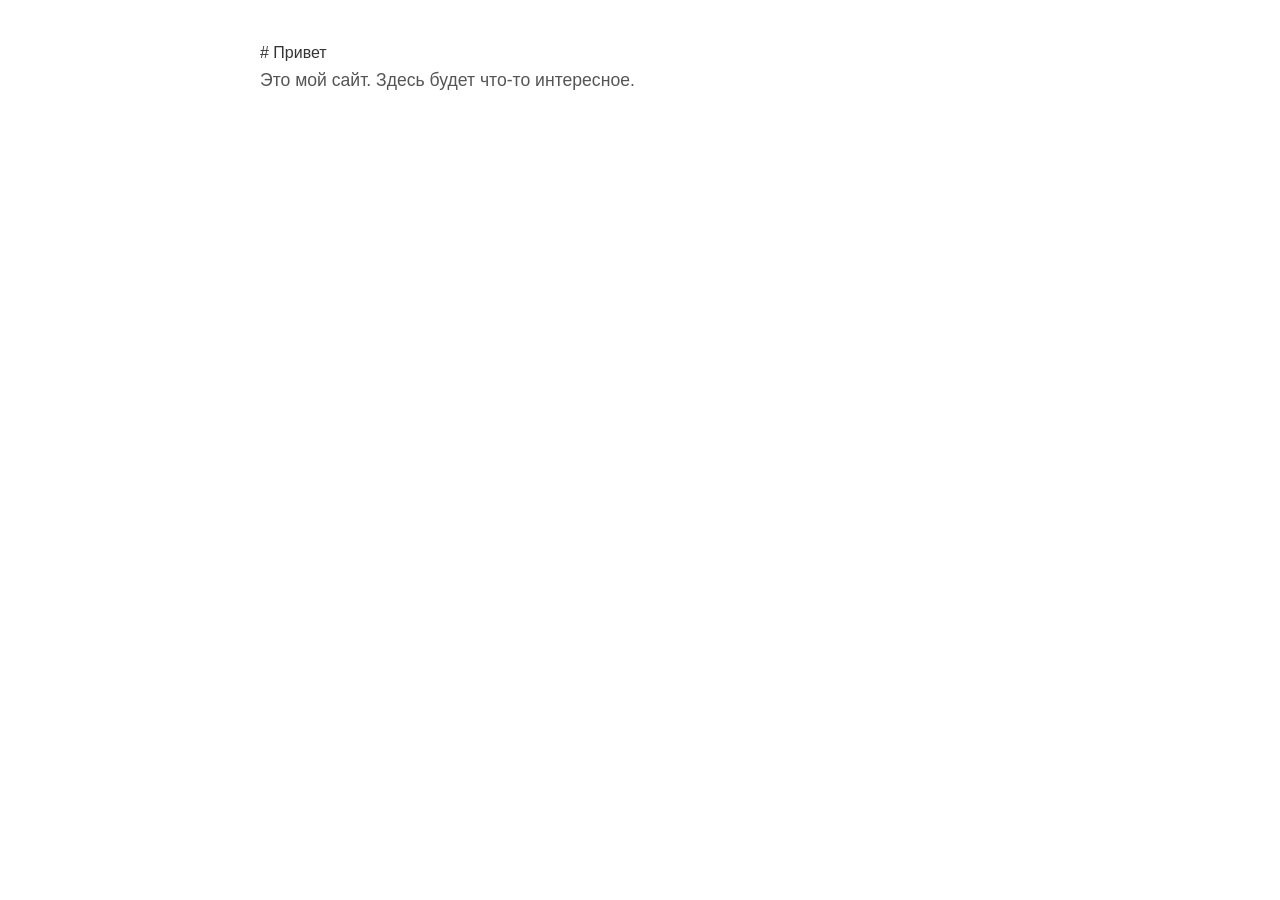
==== index.html @ 01f5977f "Create index.html" ====
<!DOCTYPE html>
<html lang="ru">
<head>
  <meta charset="UTF-8">
  <meta name="viewport" content="width=device-width, initial-scale=1.0">

  
  <title>Мой сайт — краткое описание</title>

  
  <meta name="description" content="Здесь 1-2 предложения о чём сайт. Это увидят люди в поисковике.">

  
  <style>
    * {
      margin: 0;
      padding: 0;
      box-sizing: border-box;
    }
    body {
      font-family: -apple-system, BlinkMacSystemFont, 'Segoe UI', Roboto, sans-serif;
      line-height: 1.6;
      color: #333;
      max-width: 800px;
      margin: 0 auto;
      padding: 40px 20px;
    }
    h1 {
      font-size: 2em;
      margin-bottom: 10px;
    }
    p {
      margin-bottom: 16px;
      font-size: 1.1em;
      color: #555;
    }
  </style>
</head>
<body>

  # Привет
  <p>Это мой сайт. Здесь будет что-то интересное.</p>

</body>
</html>
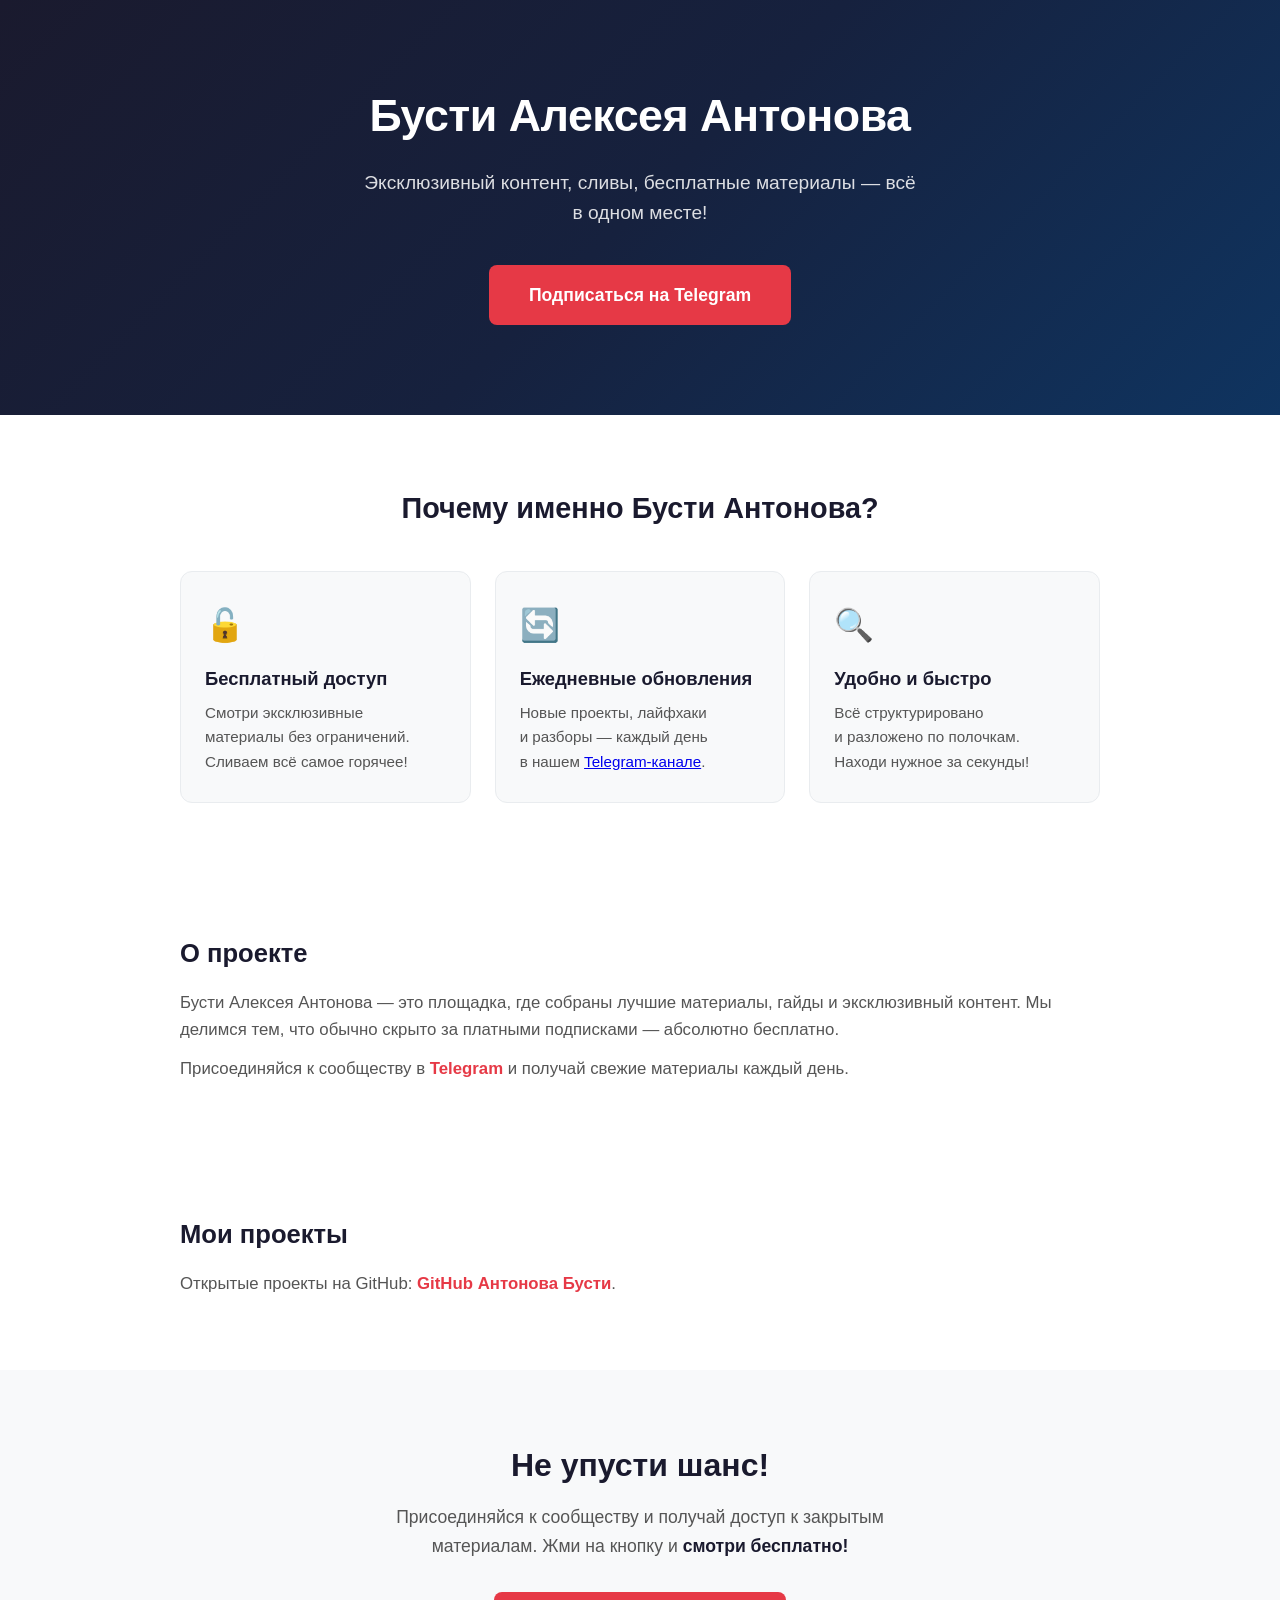
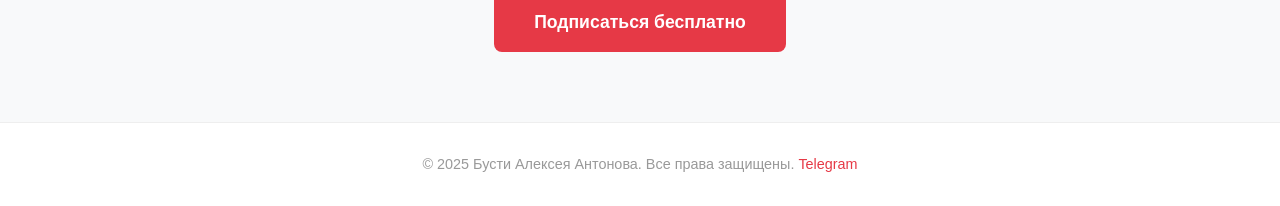
==== commit 5647b6c5: "Update index.html" ====
--- a/index.html
+++ b/index.html
@@ -4,42 +4,305 @@
   <meta charset="UTF-8">
   <meta name="viewport" content="width=device-width, initial-scale=1.0">
 
-  
-  <title>Мой сайт — краткое описание</title>
-
-  
-  <meta name="description" content="Здесь 1-2 предложения о чём сайт. Это увидят люди в поисковике.">
-
-  
+  <title>Бусти Алексея Антонова — Эксклюзивный контент, сливы и бесплатные материалы</title>
+  <meta name="description" content="Бусти Алексея Антонова — эксклюзивный контент, сливы, лайфхаки и бесплатные материалы. Подписывайся на Telegram-канал и получай доступ бесплатно!">
+  <meta name="keywords" content="Антонов Бусти, бусти сливы, бесплатный контент, эксклюзивные материалы, Алексей Антонов, Telegram канал">
+  <meta name="author" content="Алексей Антонов">
+  <meta name="robots" content="index, follow">
+  <link rel="canonical" href="https://antonovboosty.github.io/">
+
+  <!-- Open Graph -->
+  <meta property="og:type" content="website">
+  <meta property="og:title" content="Бусти Алексея Антонова — Эксклюзивный контент бесплатно">
+  <meta property="og:description" content="Сливы, лайфхаки и бесплатные материалы. Подписывайся на Telegram и получай доступ!">
+  <meta property="og:url" content="https://antonovboosty.github.io/">
+  <meta property="og:site_name" content="Бусти Алексея Антонова">
+  <meta property="og:locale" content="ru_RU">
+
+  <!-- Twitter Card -->
+  <meta name="twitter:card" content="summary_large_image">
+  <meta name="twitter:title" content="Бусти Алексея Антонова — Эксклюзивный контент бесплатно">
+  <meta name="twitter:description" content="Сливы, лайфхаки и бесплатные материалы. Подписывайся на Telegram!">
+
+  <!-- JSON-LD структурированные данные -->
+  <script type="application/ld+json">
+  {
+    "@context": "https://schema.org",
+    "@type": "WebSite",
+    "name": "Бусти Алексея Антонова",
+    "url": "https://antonovboosty.github.io/",
+    "description": "Эксклюзивный контент, сливы, лайфхаки и бесплатные материалы от Алексея Антонова.",
+    "author": {
+      "@type": "Person",
+      "name": "Алексей Антонов"
+    }
+  }
+  </script>
+
   <style>
     * {
       margin: 0;
       padding: 0;
       box-sizing: border-box;
     }
+
     body {
-      font-family: -apple-system, BlinkMacSystemFont, 'Segoe UI', Roboto, sans-serif;
+      font-family: -apple-system, BlinkMacSystemFont, 'Segoe UI', Roboto, 'Helvetica Neue', Arial, sans-serif;
       line-height: 1.6;
       color: #333;
-      max-width: 800px;
+      background: #fff;
+    }
+
+    /* ===== HERO ===== */
+    .hero {
+      background: linear-gradient(135deg, #1a1a2e 0%, #16213e 50%, #0f3460 100%);
+      color: #fff;
+      text-align: center;
+      padding: 80px 20px 90px;
+    }
+
+    .hero h1 {
+      font-size: 2.8em;
+      font-weight: 800;
+      margin-bottom: 16px;
+      letter-spacing: -0.5px;
+    }
+
+    .hero p {
+      font-size: 1.2em;
+      color: rgba(255,255,255,0.85);
+      max-width: 600px;
+      margin: 0 auto 36px;
+    }
+
+    .btn {
+      display: inline-block;
+      padding: 16px 40px;
+      border-radius: 8px;
+      font-size: 1.1em;
+      font-weight: 700;
+      text-decoration: none;
+      transition: transform 0.2s, box-shadow 0.2s;
+    }
+
+    .btn:hover {
+      transform: translateY(-2px);
+      box-shadow: 0 8px 24px rgba(0,0,0,0.3);
+    }
+
+    .btn-primary {
+      background: #e63946;
+      color: #fff;
+    }
+
+    .btn-primary:hover {
+      background: #d62839;
+    }
+
+    /* ===== FEATURES ===== */
+    .features {
+      padding: 70px 20px;
+      max-width: 960px;
       margin: 0 auto;
-      padding: 40px 20px;
-    }
-    h1 {
+    }
+
+    .features h2 {
+      font-size: 1.8em;
+      text-align: center;
+      margin-bottom: 40px;
+      color: #1a1a2e;
+    }
+
+    .features-grid {
+      display: grid;
+      grid-template-columns: repeat(3, 1fr);
+      gap: 24px;
+    }
+
+    .feature-card {
+      background: #f8f9fa;
+      border: 1px solid #e9ecef;
+      border-radius: 12px;
+      padding: 28px 24px;
+      transition: box-shadow 0.2s;
+    }
+
+    .feature-card:hover {
+      box-shadow: 0 4px 16px rgba(0,0,0,0.08);
+    }
+
+    .feature-card .icon {
       font-size: 2em;
-      margin-bottom: 10px;
-    }
-    p {
+      margin-bottom: 12px;
+    }
+
+    .feature-card h3 {
+      font-size: 1.15em;
+      margin-bottom: 8px;
+      color: #1a1a2e;
+    }
+
+    .feature-card p {
+      font-size: 0.95em;
+      color: #555;
+    }
+
+    /* ===== CONTENT SECTION ===== */
+    .content-section {
+      padding: 60px 20px;
+      max-width: 960px;
+      margin: 0 auto;
+    }
+
+    .content-section h2 {
+      font-size: 1.6em;
       margin-bottom: 16px;
+      color: #1a1a2e;
+    }
+
+    .content-section p {
+      font-size: 1.05em;
+      color: #555;
+      margin-bottom: 12px;
+    }
+
+    .content-section a {
+      color: #e63946;
+      text-decoration: none;
+      font-weight: 600;
+    }
+
+    .content-section a:hover {
+      text-decoration: underline;
+    }
+
+    /* ===== CTA ===== */
+    .cta {
+      background: #f8f9fa;
+      text-align: center;
+      padding: 70px 20px;
+    }
+
+    .cta h2 {
+      font-size: 2em;
+      margin-bottom: 12px;
+      color: #1a1a2e;
+    }
+
+    .cta p {
       font-size: 1.1em;
       color: #555;
+      max-width: 500px;
+      margin: 0 auto 32px;
+    }
+
+    .cta strong {
+      color: #1a1a2e;
+    }
+
+    /* ===== FOOTER ===== */
+    footer {
+      text-align: center;
+      padding: 30px 20px;
+      font-size: 0.9em;
+      color: #999;
+      border-top: 1px solid #eee;
+    }
+
+    footer a {
+      color: #e63946;
+      text-decoration: none;
+    }
+
+    footer a:hover {
+      text-decoration: underline;
+    }
+
+    /* ===== MOBILE ===== */
+    @media (max-width: 768px) {
+      .hero {
+        padding: 60px 20px 70px;
+      }
+
+      .hero h1 {
+        font-size: 2em;
+      }
+
+      .hero p {
+        font-size: 1.05em;
+      }
+
+      .features-grid {
+        grid-template-columns: 1fr;
+        gap: 16px;
+      }
+
+      .features h2,
+      .cta h2 {
+        font-size: 1.5em;
+      }
     }
   </style>
 </head>
 <body>
 
-  # Привет
-  <p>Это мой сайт. Здесь будет что-то интересное.</p>
+  <!-- Hero -->
+  <header class="hero">
+    <h1>Бусти Алексея Антонова</h1>
+    <p>Эксклюзивный контент, сливы, бесплатные материалы&nbsp;&mdash; всё в&nbsp;одном месте!</p>
+    <a href="https://t.me/antonov_sliv_busty" class="btn btn-primary" target="_blank" rel="noopener">
+      Подписаться на Telegram
+    </a>
+  </header>
+
+  <!-- Features -->
+  <section class="features">
+    <h2>Почему именно Бусти Антонова?</h2>
+    <div class="features-grid">
+      <article class="feature-card">
+        <div class="icon">🔓</div>
+        <h3>Бесплатный доступ</h3>
+        <p>Смотри эксклюзивные материалы без ограничений. Сливаем всё самое горячее!</p>
+      </article>
+      <article class="feature-card">
+        <div class="icon">🔄</div>
+        <h3>Ежедневные обновления</h3>
+        <p>Новые проекты, лайфхаки и&nbsp;разборы&nbsp;&mdash; каждый день в&nbsp;нашем <a href="https://t.me/antonov_sliv_busty" target="_blank" rel="noopener">Telegram-канале</a>.</p>
+      </article>
+      <article class="feature-card">
+        <div class="icon">🔍</div>
+        <h3>Удобно и&nbsp;быстро</h3>
+        <p>Всё структурировано и&nbsp;разложено по&nbsp;полочкам. Находи нужное за&nbsp;секунды!</p>
+      </article>
+    </div>
+  </section>
+
+  <!-- About -->
+  <section class="content-section">
+    <h2>О&nbsp;проекте</h2>
+    <p>Бусти Алексея Антонова&nbsp;&mdash; это площадка, где собраны лучшие материалы, гайды и&nbsp;эксклюзивный контент. Мы делимся тем, что обычно скрыто за&nbsp;платными подписками&nbsp;&mdash; абсолютно бесплатно.</p>
+    <p>Присоединяйся к&nbsp;сообществу в&nbsp;<a href="https://t.me/antonov_sliv_busty" target="_blank" rel="noopener">Telegram</a> и&nbsp;получай свежие материалы каждый день.</p>
+  </section>
+
+  <!-- Projects -->
+  <section class="content-section">
+    <h2>Мои проекты</h2>
+    <p>Открытые проекты на GitHub: <a href="https://github.com/antonovboosty" target="_blank" rel="noopener">GitHub Антонова Бусти</a>.</p>
+  </section>
+
+  <!-- CTA -->
+  <section class="cta">
+    <h2>Не&nbsp;упусти шанс!</h2>
+    <p>Присоединяйся к&nbsp;сообществу и&nbsp;получай доступ к&nbsp;закрытым материалам. Жми на&nbsp;кнопку и&nbsp;<strong>смотри бесплатно!</strong></p>
+    <a href="https://t.me/antonov_sliv_busty" class="btn btn-primary" target="_blank" rel="noopener">
+      Подписаться бесплатно
+    </a>
+  </section>
+
+  <!-- Footer -->
+  <footer>
+    <p>&copy; 2025 Бусти Алексея Антонова. Все права защищены. <a href="https://t.me/antonov_sliv_busty" target="_blank" rel="noopener">Telegram</a></p>
+  </footer>
 
 </body>
 </html>
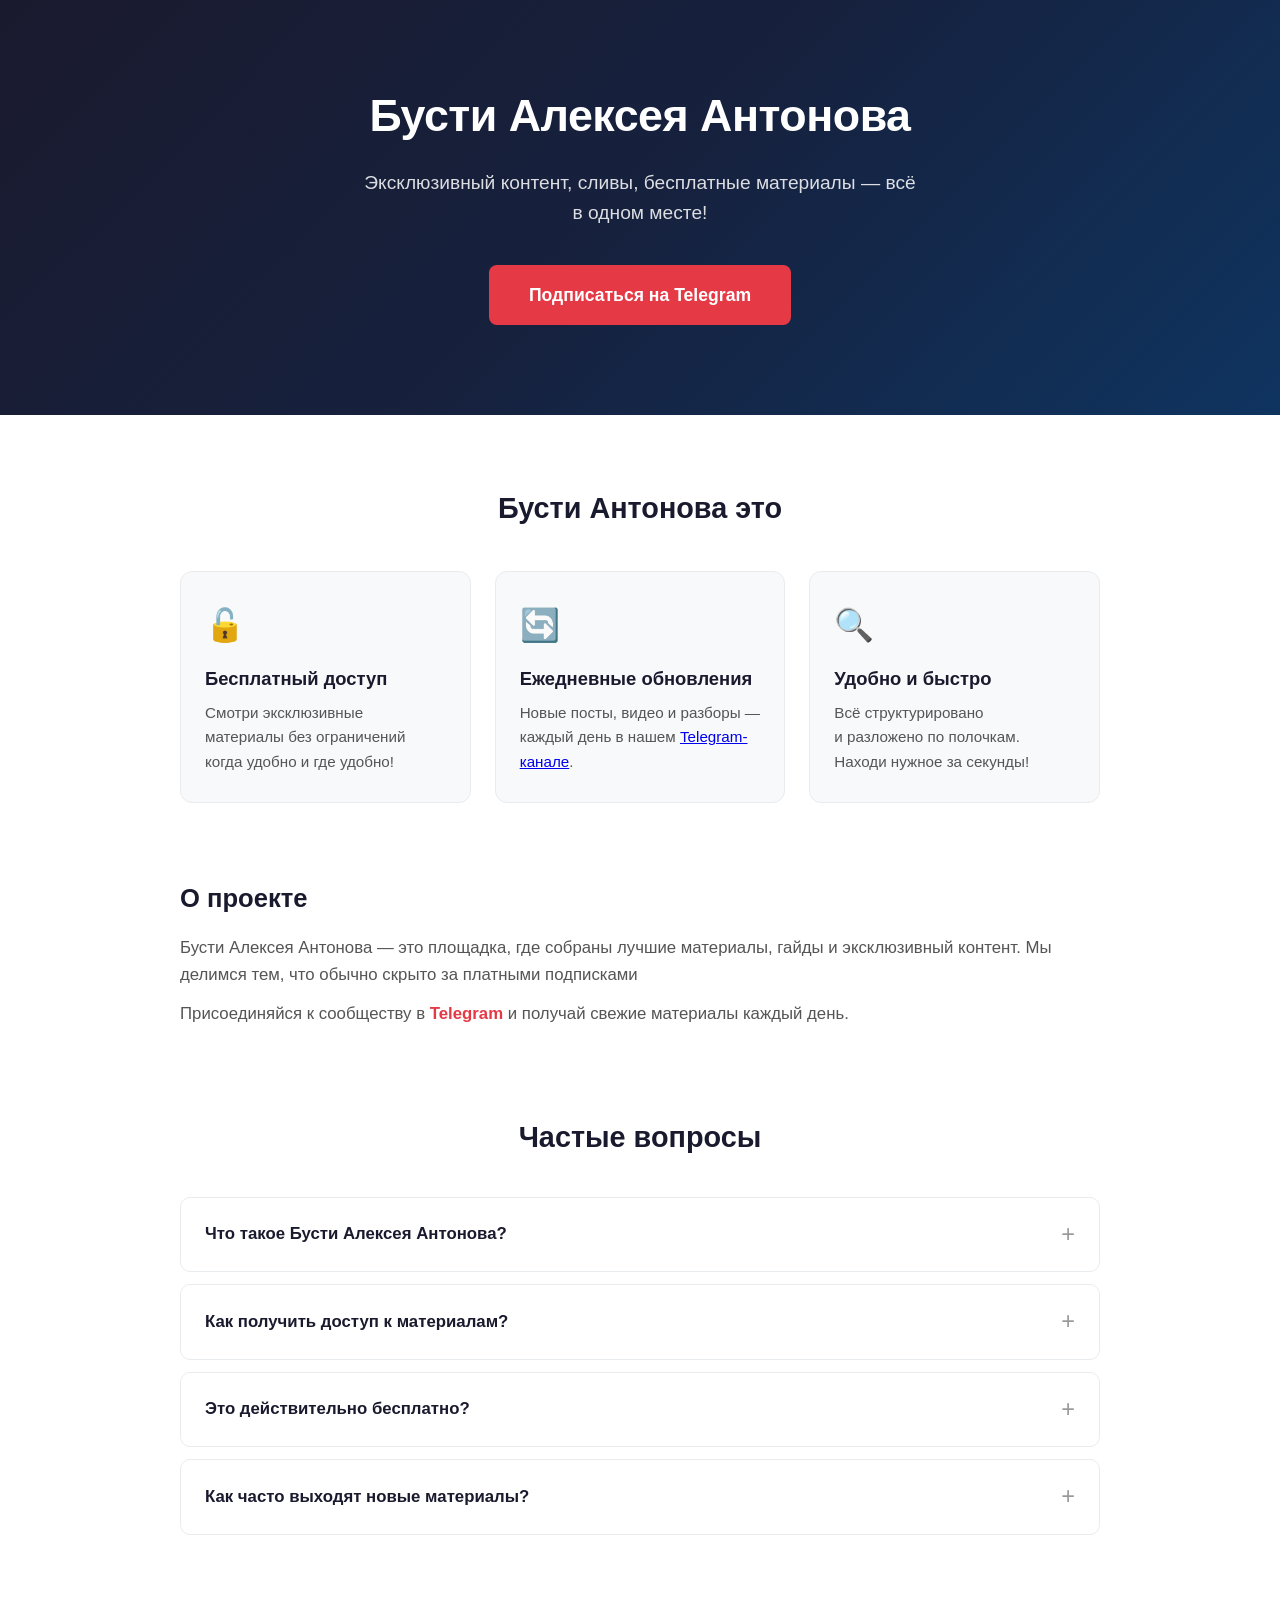
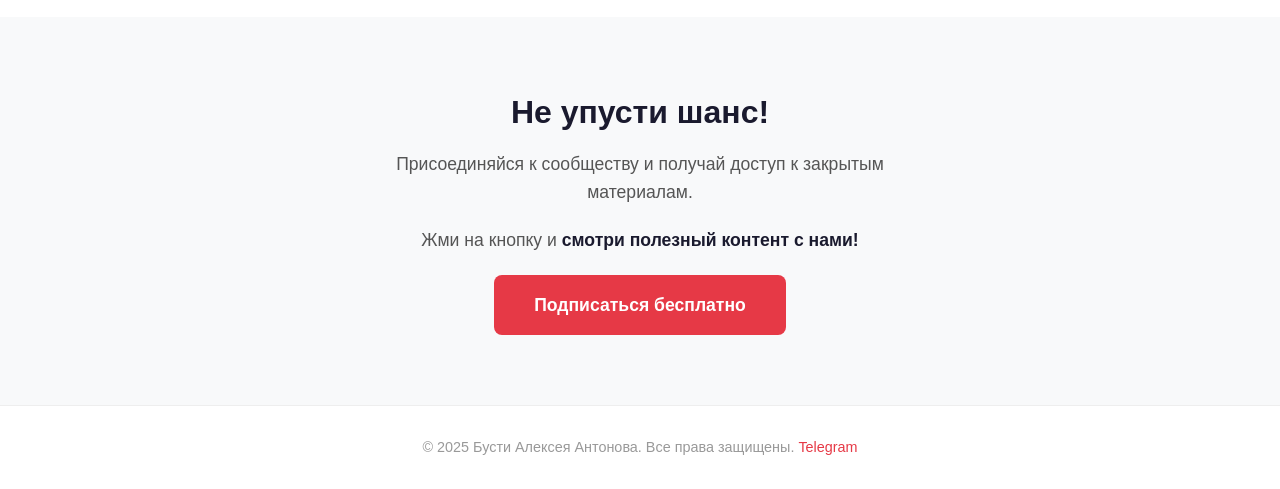
==== commit 8f99feff: "Update index.html" ====
--- a/index.html
+++ b/index.html
@@ -4,7 +4,7 @@
   <meta charset="UTF-8">
   <meta name="viewport" content="width=device-width, initial-scale=1.0">
 
-  <title>Бусти Алексея Антонова — Эксклюзивный контент, сливы и бесплатные материалы</title>
+  <title>Антонов Бусти — Эксклюзивный контент, сливы и бесплатные материалы</title>
   <meta name="description" content="Бусти Алексея Антонова — эксклюзивный контент, сливы, лайфхаки и бесплатные материалы. Подписывайся на Telegram-канал и получай доступ бесплатно!">
   <meta name="keywords" content="Антонов Бусти, бусти сливы, бесплатный контент, эксклюзивные материалы, Алексей Антонов, Telegram канал">
   <meta name="author" content="Алексей Антонов">
@@ -13,7 +13,7 @@
 
   <!-- Open Graph -->
   <meta property="og:type" content="website">
-  <meta property="og:title" content="Бусти Алексея Антонова — Эксклюзивный контент бесплатно">
+  <meta property="og:title" content="Антонов Бусти — Эксклюзивный контент бесплатно">
   <meta property="og:description" content="Сливы, лайфхаки и бесплатные материалы. Подписывайся на Telegram и получай доступ!">
   <meta property="og:url" content="https://antonovboosty.github.io/">
   <meta property="og:site_name" content="Бусти Алексея Антонова">
@@ -21,7 +21,7 @@
 
   <!-- Twitter Card -->
   <meta name="twitter:card" content="summary_large_image">
-  <meta name="twitter:title" content="Бусти Алексея Антонова — Эксклюзивный контент бесплатно">
+  <meta name="twitter:title" content="Антонов Бусти — Эксклюзивный контент бесплатно">
   <meta name="twitter:description" content="Сливы, лайфхаки и бесплатные материалы. Подписывайся на Telegram!">
 
   <!-- JSON-LD структурированные данные -->
@@ -39,6 +39,48 @@
   }
   </script>
 
+  <!-- JSON-LD FAQ — для расширенных сниппетов в Google -->
+  <script type="application/ld+json">
+  {
+    "@context": "https://schema.org",
+    "@type": "FAQPage",
+    "mainEntity": [
+      {
+        "@type": "Question",
+        "name": "Что такое Бусти Алексея Антонова?",
+        "acceptedAnswer": {
+          "@type": "Answer",
+          "text": "Это площадка с эксклюзивным контентом, сливами и бесплатными материалами. Все материалы публикуются в Telegram-канале и доступны без оплаты."
+        }
+      },
+      {
+        "@type": "Question",
+        "name": "Как получить доступ к материалам?",
+        "acceptedAnswer": {
+          "@type": "Answer",
+          "text": "Достаточно подписаться на Telegram-канал @antonov_sliv_busty. Все материалы доступны бесплатно сразу после подписки."
+        }
+      },
+      {
+        "@type": "Question",
+        "name": "Это действительно бесплатно?",
+        "acceptedAnswer": {
+          "@type": "Answer",
+          "text": "Да, весь контент в канале полностью бесплатный. Никаких скрытых платежей или подписок."
+        }
+      },
+      {
+        "@type": "Question",
+        "name": "Как часто выходят новые материалы?",
+        "acceptedAnswer": {
+          "@type": "Answer",
+          "text": "Новые материалы, лайфхаки и разборы публикуются ежедневно."
+        }
+      }
+    ]
+  }
+  </script>
+
   <style>
     * {
       margin: 0;
@@ -149,7 +191,7 @@
 
     /* ===== CONTENT SECTION ===== */
     .content-section {
-      padding: 60px 20px;
+      padding: 5px 20px;
       max-width: 960px;
       margin: 0 auto;
     }
@@ -193,11 +235,72 @@
       font-size: 1.1em;
       color: #555;
       max-width: 500px;
-      margin: 0 auto 32px;
+      margin: 0 auto 20px;
     }
 
     .cta strong {
       color: #1a1a2e;
+    }
+
+    /* ===== FAQ ===== */
+    .faq {
+      padding: 70px 20px;
+      max-width: 960px;
+      margin: 0 auto;
+    }
+
+    .faq h2 {
+      font-size: 1.8em;
+      text-align: center;
+      margin-bottom: 36px;
+      color: #1a1a2e;
+    }
+
+    .faq-item {
+      border: 1px solid #e9ecef;
+      border-radius: 10px;
+      margin-bottom: 12px;
+      overflow: hidden;
+    }
+
+    .faq-item summary {
+      padding: 18px 24px;
+      font-size: 1.05em;
+      font-weight: 600;
+      color: #1a1a2e;
+      cursor: pointer;
+      list-style: none;
+      display: flex;
+      justify-content: space-between;
+      align-items: center;
+      transition: background 0.2s;
+    }
+
+    .faq-item summary:hover {
+      background: #f8f9fa;
+    }
+
+    .faq-item summary::-webkit-details-marker {
+      display: none;
+    }
+
+    .faq-item summary::after {
+      content: '+';
+      font-size: 1.4em;
+      font-weight: 300;
+      color: #999;
+      transition: transform 0.2s;
+    }
+
+    .faq-item[open] summary::after {
+      content: '−';
+    }
+
+    .faq-answer {
+      padding: 0 24px 18px;
+      font-size: 1em;
+      color: #555;
+      line-height: 1.7;
     }
 
     /* ===== FOOTER ===== */
@@ -257,17 +360,17 @@
 
   <!-- Features -->
   <section class="features">
-    <h2>Почему именно Бусти Антонова?</h2>
+    <h2>Бусти Антонова это</h2>
     <div class="features-grid">
       <article class="feature-card">
         <div class="icon">🔓</div>
         <h3>Бесплатный доступ</h3>
-        <p>Смотри эксклюзивные материалы без ограничений. Сливаем всё самое горячее!</p>
+        <p>Смотри эксклюзивные материалы без ограничений когда удобно и где удобно!</p>
       </article>
       <article class="feature-card">
         <div class="icon">🔄</div>
         <h3>Ежедневные обновления</h3>
-        <p>Новые проекты, лайфхаки и&nbsp;разборы&nbsp;&mdash; каждый день в&nbsp;нашем <a href="https://t.me/antonov_sliv_busty" target="_blank" rel="noopener">Telegram-канале</a>.</p>
+        <p>Новые посты, видео и&nbsp;разборы&nbsp;&mdash; каждый день в&nbsp;нашем <a href="https://t.me/antonov_sliv_busty" target="_blank" rel="noopener">Telegram-канале</a>.</p>
       </article>
       <article class="feature-card">
         <div class="icon">🔍</div>
@@ -280,20 +383,43 @@
   <!-- About -->
   <section class="content-section">
     <h2>О&nbsp;проекте</h2>
-    <p>Бусти Алексея Антонова&nbsp;&mdash; это площадка, где собраны лучшие материалы, гайды и&nbsp;эксклюзивный контент. Мы делимся тем, что обычно скрыто за&nbsp;платными подписками&nbsp;&mdash; абсолютно бесплатно.</p>
+    <p>Бусти Алексея Антонова&nbsp;&mdash; это площадка, где собраны лучшие материалы, гайды и&nbsp;эксклюзивный контент. Мы делимся тем, что обычно скрыто за&nbsp;платными подписками&nbsp;</p>
     <p>Присоединяйся к&nbsp;сообществу в&nbsp;<a href="https://t.me/antonov_sliv_busty" target="_blank" rel="noopener">Telegram</a> и&nbsp;получай свежие материалы каждый день.</p>
   </section>
 
   <!-- Projects -->
-  <section class="content-section">
-    <h2>Мои проекты</h2>
-    <p>Открытые проекты на GitHub: <a href="https://github.com/antonovboosty" target="_blank" rel="noopener">GitHub Антонова Бусти</a>.</p>
+  
+
+  <!-- FAQ -->
+  <section class="faq">
+    <h2>Частые вопросы</h2>
+
+    <details class="faq-item">
+      <summary>Что такое Бусти Алексея Антонова?</summary>
+      <div class="faq-answer">Это площадка с&nbsp;эксклюзивным контентом, сливами и&nbsp;бесплатными материалами. Все материалы публикуются в&nbsp;Telegram-канале и&nbsp;доступны без оплаты.</div>
+    </details>
+
+    <details class="faq-item">
+      <summary>Как получить доступ к материалам?</summary>
+      <div class="faq-answer">Достаточно подписаться на&nbsp;<a href="https://t.me/antonov_sliv_busty" target="_blank" rel="noopener" style="color:#e63946;text-decoration:none;font-weight:600">Telegram-канал</a>. Все материалы доступны бесплатно сразу после подписки.</div>
+    </details>
+
+    <details class="faq-item">
+      <summary>Это действительно бесплатно?</summary>
+      <div class="faq-answer">Да, весь контент в&nbsp;канале полностью бесплатный. Никаких скрытых платежей или подписок.</div>
+    </details>
+
+    <details class="faq-item">
+      <summary>Как часто выходят новые материалы?</summary>
+      <div class="faq-answer">Новые материалы, лайфхаки и&nbsp;разборы публикуются ежедневно.</div>
+    </details>
   </section>
 
   <!-- CTA -->
   <section class="cta">
     <h2>Не&nbsp;упусти шанс!</h2>
-    <p>Присоединяйся к&nbsp;сообществу и&nbsp;получай доступ к&nbsp;закрытым материалам. Жми на&nbsp;кнопку и&nbsp;<strong>смотри бесплатно!</strong></p>
+    <p>Присоединяйся к&nbsp;сообществу и&nbsp;получай доступ к&nbsp;закрытым материалам.</p>
+    <p>Жми на&nbsp;кнопку и&nbsp;<strong>смотри полезный контент с нами!</strong></p>
     <a href="https://t.me/antonov_sliv_busty" class="btn btn-primary" target="_blank" rel="noopener">
       Подписаться бесплатно
     </a>
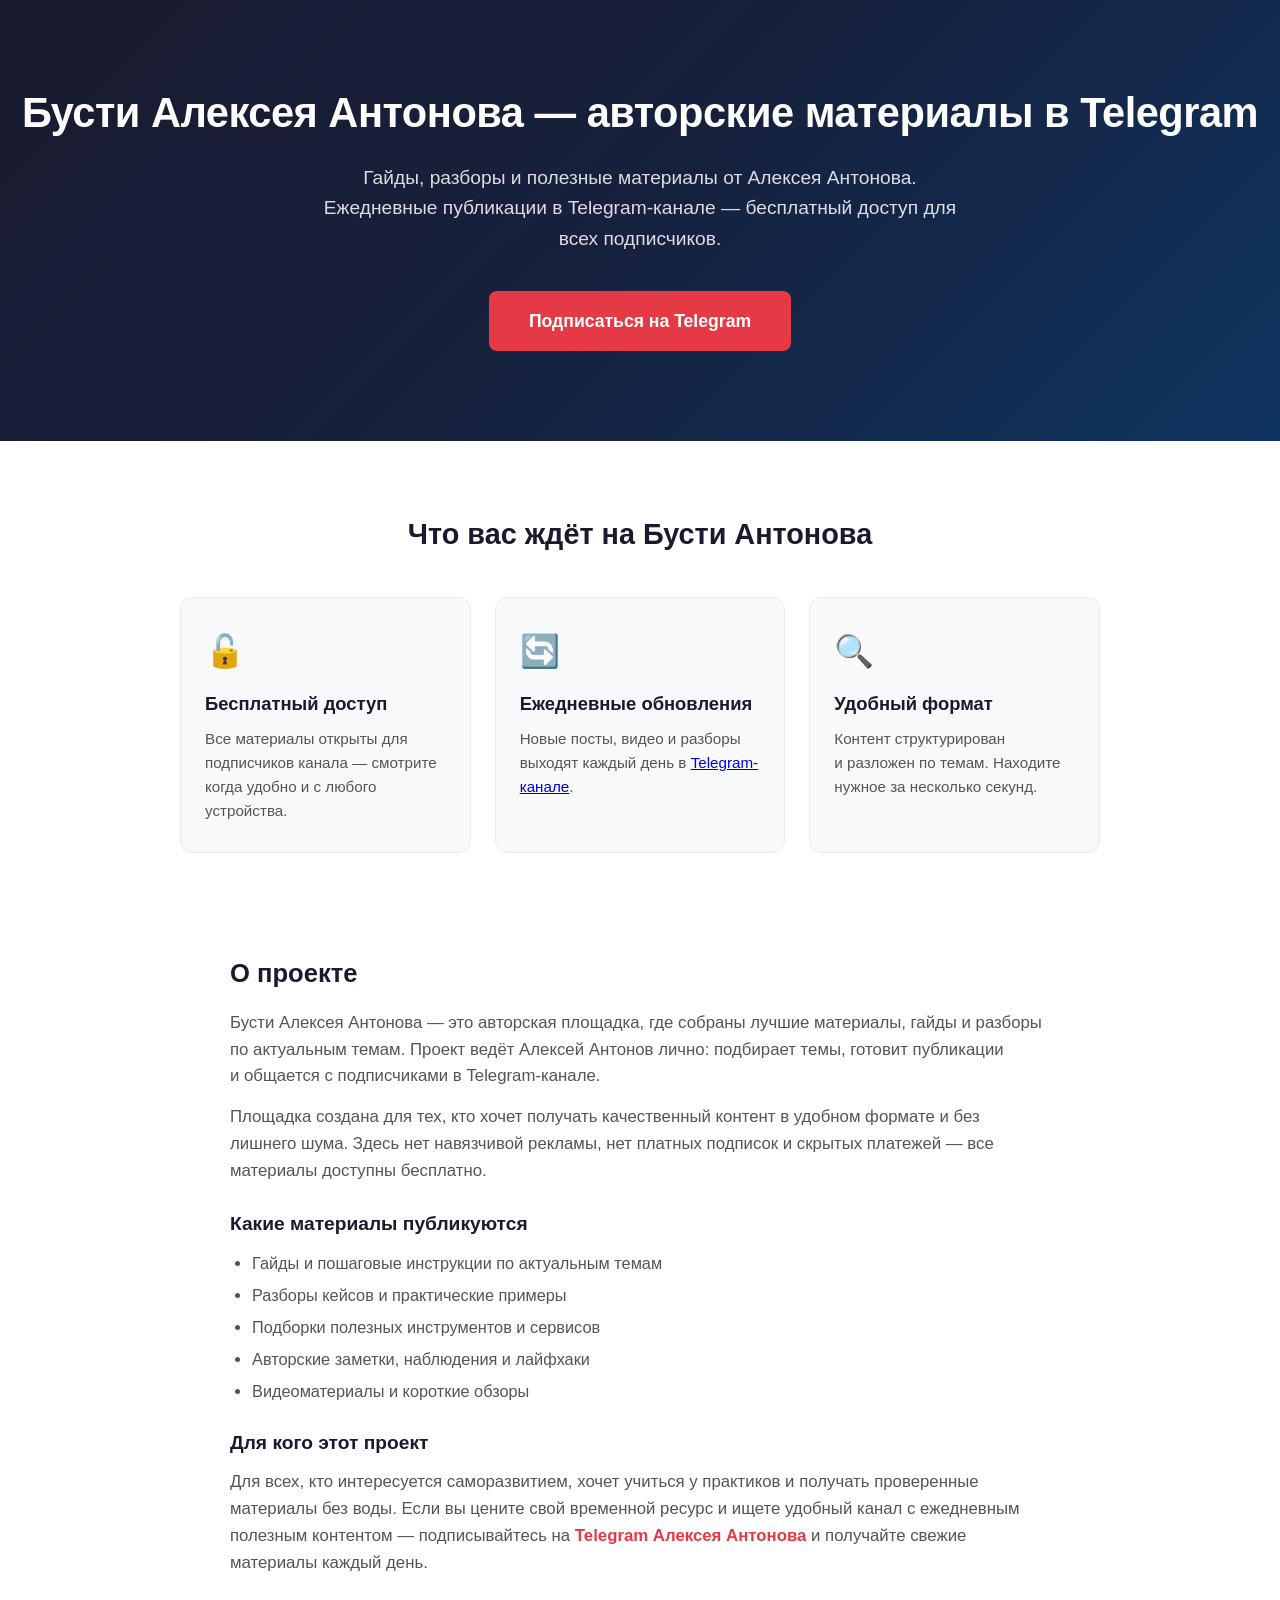
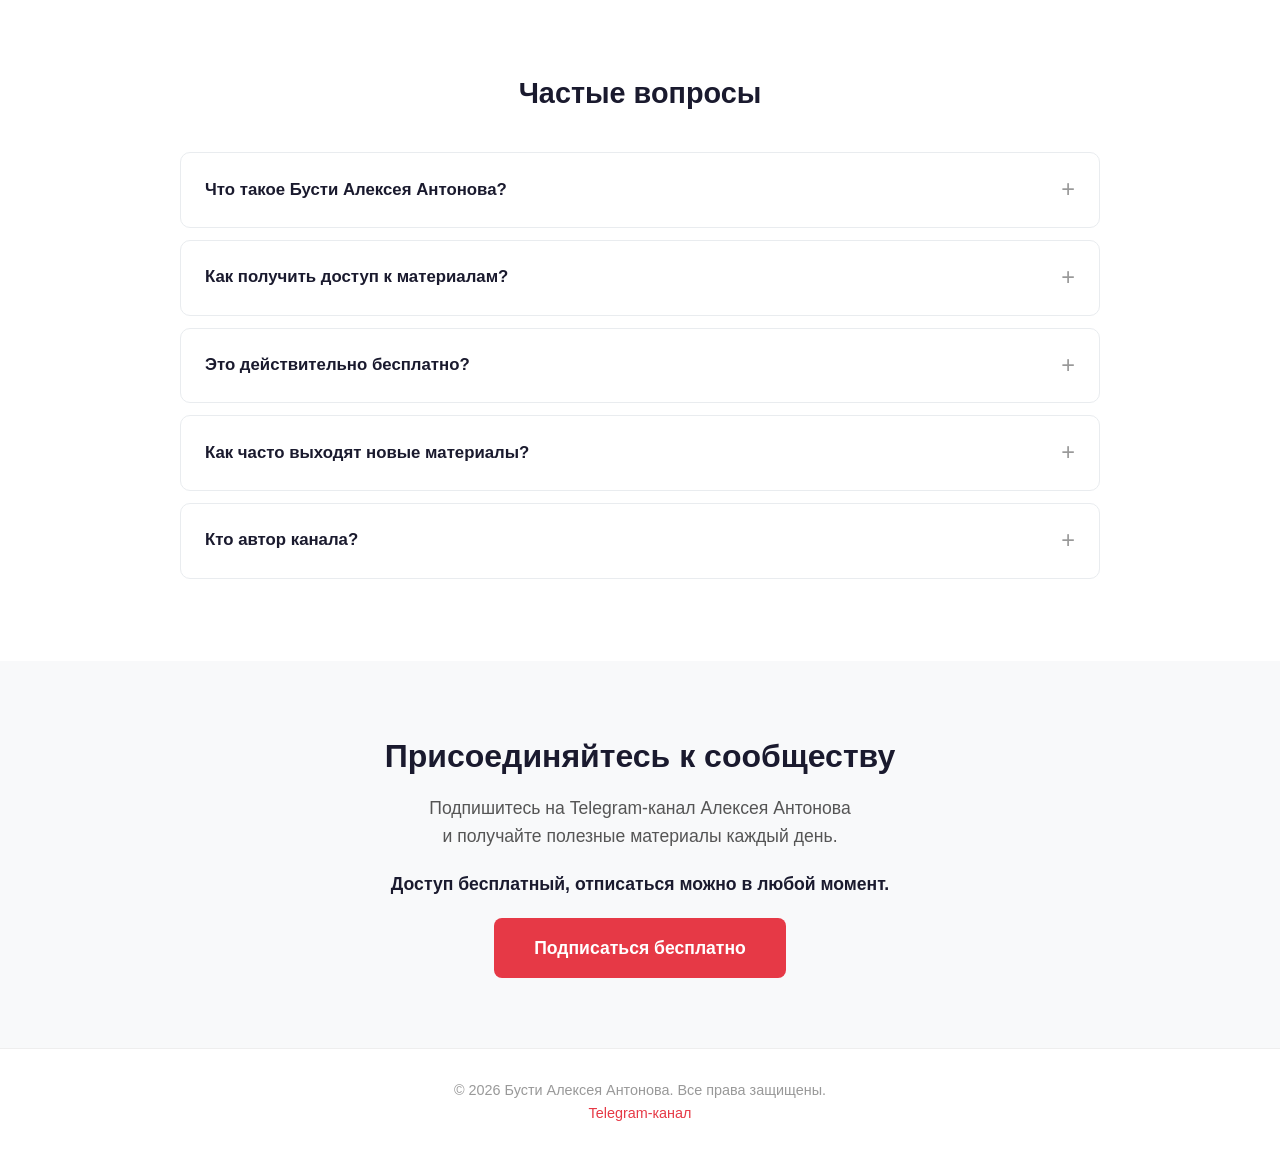
==== commit f53290a8: "Update index.html" ====
--- a/index.html
+++ b/index.html
@@ -3,54 +3,88 @@
 <head>
   <meta charset="UTF-8">
   <meta name="viewport" content="width=device-width, initial-scale=1.0">
-
-  <title>Антонов Бусти — Эксклюзивный контент, сливы и бесплатные материалы</title>
-  <meta name="description" content="Бусти Алексея Антонова — эксклюзивный контент, сливы, лайфхаки и бесплатные материалы. Подписывайся на Telegram-канал и получай доступ бесплатно!">
-  <meta name="keywords" content="Антонов Бусти, бусти сливы, бесплатный контент, эксклюзивные материалы, Алексей Антонов, Telegram канал">
+  <meta name="theme-color" content="#1a1a2e">
+
+  <title>Бусти Алексея Антонова — авторские материалы и разборы в Telegram</title>
+  <meta name="description" content="Бусти Алексея Антонова — авторская площадка с гайдами, разборами и полезными материалами. Ежедневные публикации в Telegram-канале, бесплатный доступ для всех подписчиков.">
   <meta name="author" content="Алексей Антонов">
-  <meta name="robots" content="index, follow">
+  <meta name="robots" content="index, follow, max-image-preview:large">
   <link rel="canonical" href="https://antonovboosty.github.io/">
+
+  <!-- Favicon -->
+  <link rel="icon" href="/favicon.ico" sizes="any">
+  <link rel="icon" type="image/png" sizes="32x32" href="/favicon-32x32.png">
+  <link rel="icon" type="image/png" sizes="16x16" href="/favicon-16x16.png">
+  <link rel="apple-touch-icon" sizes="180x180" href="/apple-touch-icon.png">
+  <link rel="manifest" href="/site.webmanifest">
 
   <!-- Open Graph -->
   <meta property="og:type" content="website">
-  <meta property="og:title" content="Антонов Бусти — Эксклюзивный контент бесплатно">
-  <meta property="og:description" content="Сливы, лайфхаки и бесплатные материалы. Подписывайся на Telegram и получай доступ!">
+  <meta property="og:title" content="Бусти Алексея Антонова — авторские материалы в Telegram">
+  <meta property="og:description" content="Авторские гайды, разборы и полезные материалы. Ежедневные публикации в Telegram-канале, бесплатный доступ.">
   <meta property="og:url" content="https://antonovboosty.github.io/">
   <meta property="og:site_name" content="Бусти Алексея Антонова">
   <meta property="og:locale" content="ru_RU">
+  <meta property="og:image" content="https://antonovboosty.github.io/og-image.jpg">
+  <meta property="og:image:width" content="1200">
+  <meta property="og:image:height" content="630">
+  <meta property="og:image:alt" content="Бусти Алексея Антонова — авторские материалы в Telegram">
 
   <!-- Twitter Card -->
   <meta name="twitter:card" content="summary_large_image">
-  <meta name="twitter:title" content="Антонов Бусти — Эксклюзивный контент бесплатно">
-  <meta name="twitter:description" content="Сливы, лайфхаки и бесплатные материалы. Подписывайся на Telegram!">
-
-  <!-- JSON-LD структурированные данные -->
+  <meta name="twitter:title" content="Бусти Алексея Антонова — авторские материалы в Telegram">
+  <meta name="twitter:description" content="Авторские гайды, разборы и полезные материалы. Ежедневные публикации в Telegram-канале.">
+  <meta name="twitter:image" content="https://antonovboosty.github.io/og-image.jpg">
+
+  <!-- JSON-LD: WebSite -->
   <script type="application/ld+json">
   {
     "@context": "https://schema.org",
     "@type": "WebSite",
     "name": "Бусти Алексея Антонова",
+    "alternateName": "Antonov Boosty",
     "url": "https://antonovboosty.github.io/",
-    "description": "Эксклюзивный контент, сливы, лайфхаки и бесплатные материалы от Алексея Антонова.",
+    "description": "Авторская площадка Алексея Антонова с гайдами, разборами и полезными материалами в Telegram-канале.",
+    "inLanguage": "ru-RU",
     "author": {
       "@type": "Person",
+      "name": "Алексей Антонов",
+      "url": "https://t.me/antonov_sliv_busty"
+    },
+    "publisher": {
+      "@type": "Person",
       "name": "Алексей Антонов"
     }
   }
   </script>
 
-  <!-- JSON-LD FAQ — для расширенных сниппетов в Google -->
+  <!-- JSON-LD: Organization (для логотипа в выдаче) -->
+  <script type="application/ld+json">
+  {
+    "@context": "https://schema.org",
+    "@type": "Organization",
+    "name": "Бусти Алексея Антонова",
+    "url": "https://antonovboosty.github.io/",
+    "logo": "https://antonovboosty.github.io/logo.png",
+    "sameAs": [
+      "https://t.me/antonov_sliv_busty"
+    ]
+  }
+  </script>
+
+  <!-- JSON-LD: FAQ — для расширенных сниппетов в Google -->
   <script type="application/ld+json">
   {
     "@context": "https://schema.org",
     "@type": "FAQPage",
+    "inLanguage": "ru-RU",
     "mainEntity": [
       {
         "@type": "Question",
         "name": "Что такое Бусти Алексея Антонова?",
         "acceptedAnswer": {
           "@type": "Answer",
-          "text": "Это площадка с эксклюзивным контентом, сливами и бесплатными материалами. Все материалы публикуются в Telegram-канале и доступны без оплаты."
+          "text": "Это авторская площадка с гайдами, разборами и полезными материалами. Все публикации выходят в Telegram-канале и доступны всем подписчикам."
         }
       },
       {
@@ -58,7 +92,7 @@
         "name": "Как получить доступ к материалам?",
         "acceptedAnswer": {
           "@type": "Answer",
-          "text": "Достаточно подписаться на Telegram-канал @antonov_sliv_busty. Все материалы доступны бесплатно сразу после подписки."
+          "text": "Достаточно подписаться на Telegram-канал @antonov_sliv_busty. Все материалы становятся доступны сразу после подписки."
         }
       },
       {
@@ -66,7 +100,7 @@
         "name": "Это действительно бесплатно?",
         "acceptedAnswer": {
           "@type": "Answer",
-          "text": "Да, весь контент в канале полностью бесплатный. Никаких скрытых платежей или подписок."
+          "text": "Да, весь контент в канале полностью бесплатный. Никаких скрытых платежей или подписок не предусмотрено."
         }
       },
       {
@@ -74,7 +108,15 @@
         "name": "Как часто выходят новые материалы?",
         "acceptedAnswer": {
           "@type": "Answer",
-          "text": "Новые материалы, лайфхаки и разборы публикуются ежедневно."
+          "text": "Новые гайды, разборы и полезные материалы публикуются ежедневно."
+        }
+      },
+      {
+        "@type": "Question",
+        "name": "Кто автор канала?",
+        "acceptedAnswer": {
+          "@type": "Answer",
+          "text": "Автор площадки — Алексей Антонов. Все материалы готовятся и публикуются им лично."
         }
       }
     ]
@@ -104,16 +146,16 @@
     }
 
     .hero h1 {
-      font-size: 2.8em;
+      font-size: 2.6em;
       font-weight: 800;
       margin-bottom: 16px;
       letter-spacing: -0.5px;
     }
 
-    .hero p {
+    .hero .subtitle {
       font-size: 1.2em;
       color: rgba(255,255,255,0.85);
-      max-width: 600px;
+      max-width: 640px;
       margin: 0 auto 36px;
     }
 
@@ -191,8 +233,8 @@
 
     /* ===== CONTENT SECTION ===== */
     .content-section {
-      padding: 5px 20px;
-      max-width: 960px;
+      padding: 30px 20px 10px;
+      max-width: 860px;
       margin: 0 auto;
     }
 
@@ -202,10 +244,26 @@
       color: #1a1a2e;
     }
 
+    .content-section h3 {
+      font-size: 1.2em;
+      margin: 24px 0 10px;
+      color: #1a1a2e;
+    }
+
     .content-section p {
       font-size: 1.05em;
       color: #555;
-      margin-bottom: 12px;
+      margin-bottom: 14px;
+    }
+
+    .content-section ul {
+      margin: 0 0 16px 22px;
+      color: #555;
+    }
+
+    .content-section li {
+      margin-bottom: 6px;
+      font-size: 1.02em;
     }
 
     .content-section a {
@@ -234,7 +292,7 @@
     .cta p {
       font-size: 1.1em;
       color: #555;
-      max-width: 500px;
+      max-width: 520px;
       margin: 0 auto 20px;
     }
 
@@ -328,10 +386,10 @@
       }
 
       .hero h1 {
-        font-size: 2em;
+        font-size: 1.9em;
       }
 
-      .hero p {
+      .hero .subtitle {
         font-size: 1.05em;
       }
 
@@ -351,8 +409,8 @@
 
   <!-- Hero -->
   <header class="hero">
-    <h1>Бусти Алексея Антонова</h1>
-    <p>Эксклюзивный контент, сливы, бесплатные материалы&nbsp;&mdash; всё в&nbsp;одном месте!</p>
+    <h1>Бусти Алексея Антонова — авторские материалы в Telegram</h1>
+    <p class="subtitle">Гайды, разборы и&nbsp;полезные материалы от&nbsp;Алексея Антонова. Ежедневные публикации в&nbsp;Telegram-канале&nbsp;— бесплатный доступ для всех подписчиков.</p>
     <a href="https://t.me/antonov_sliv_busty" class="btn btn-primary" target="_blank" rel="noopener">
       Подписаться на Telegram
     </a>
@@ -360,22 +418,22 @@
 
   <!-- Features -->
   <section class="features">
-    <h2>Бусти Антонова это</h2>
+    <h2>Что вас ждёт на&nbsp;Бусти Антонова</h2>
     <div class="features-grid">
       <article class="feature-card">
         <div class="icon">🔓</div>
         <h3>Бесплатный доступ</h3>
-        <p>Смотри эксклюзивные материалы без ограничений когда удобно и где удобно!</p>
+        <p>Все материалы открыты для подписчиков канала&nbsp;— смотрите когда удобно и&nbsp;с&nbsp;любого устройства.</p>
       </article>
       <article class="feature-card">
         <div class="icon">🔄</div>
         <h3>Ежедневные обновления</h3>
-        <p>Новые посты, видео и&nbsp;разборы&nbsp;&mdash; каждый день в&nbsp;нашем <a href="https://t.me/antonov_sliv_busty" target="_blank" rel="noopener">Telegram-канале</a>.</p>
+        <p>Новые посты, видео и&nbsp;разборы выходят каждый день в&nbsp;<a href="https://t.me/antonov_sliv_busty" target="_blank" rel="noopener">Telegram-канале</a>.</p>
       </article>
       <article class="feature-card">
         <div class="icon">🔍</div>
-        <h3>Удобно и&nbsp;быстро</h3>
-        <p>Всё структурировано и&nbsp;разложено по&nbsp;полочкам. Находи нужное за&nbsp;секунды!</p>
+        <h3>Удобный формат</h3>
+        <p>Контент структурирован и&nbsp;разложен по&nbsp;темам. Находите нужное за&nbsp;несколько секунд.</p>
       </article>
     </div>
   </section>
@@ -383,12 +441,21 @@
   <!-- About -->
   <section class="content-section">
     <h2>О&nbsp;проекте</h2>
-    <p>Бусти Алексея Антонова&nbsp;&mdash; это площадка, где собраны лучшие материалы, гайды и&nbsp;эксклюзивный контент. Мы делимся тем, что обычно скрыто за&nbsp;платными подписками&nbsp;</p>
-    <p>Присоединяйся к&nbsp;сообществу в&nbsp;<a href="https://t.me/antonov_sliv_busty" target="_blank" rel="noopener">Telegram</a> и&nbsp;получай свежие материалы каждый день.</p>
+    <p>Бусти Алексея Антонова&nbsp;— это авторская площадка, где собраны лучшие материалы, гайды и&nbsp;разборы по&nbsp;актуальным темам. Проект ведёт Алексей Антонов лично: подбирает темы, готовит публикации и&nbsp;общается с&nbsp;подписчиками в&nbsp;Telegram-канале.</p>
+    <p>Площадка создана для тех, кто хочет получать качественный контент в&nbsp;удобном формате и&nbsp;без лишнего шума. Здесь нет навязчивой рекламы, нет платных подписок и&nbsp;скрытых платежей&nbsp;— все материалы доступны бесплатно.</p>
+
+    <h3>Какие материалы публикуются</h3>
+    <ul>
+      <li>Гайды и&nbsp;пошаговые инструкции по&nbsp;актуальным темам</li>
+      <li>Разборы кейсов и&nbsp;практические примеры</li>
+      <li>Подборки полезных инструментов и&nbsp;сервисов</li>
+      <li>Авторские заметки, наблюдения и&nbsp;лайфхаки</li>
+      <li>Видеоматериалы и&nbsp;короткие обзоры</li>
+    </ul>
+
+    <h3>Для кого этот проект</h3>
+    <p>Для всех, кто интересуется саморазвитием, хочет учиться у&nbsp;практиков и&nbsp;получать проверенные материалы без воды. Если вы&nbsp;цените свой временной ресурс и&nbsp;ищете удобный канал с&nbsp;ежедневным полезным контентом&nbsp;— подписывайтесь на&nbsp;<a href="https://t.me/antonov_sliv_busty" target="_blank" rel="noopener">Telegram Алексея Антонова</a> и&nbsp;получайте свежие материалы каждый день.</p>
   </section>
-
-  <!-- Projects -->
-  
 
   <!-- FAQ -->
   <section class="faq">
@@ -396,30 +463,35 @@
 
     <details class="faq-item">
       <summary>Что такое Бусти Алексея Антонова?</summary>
-      <div class="faq-answer">Это площадка с&nbsp;эксклюзивным контентом, сливами и&nbsp;бесплатными материалами. Все материалы публикуются в&nbsp;Telegram-канале и&nbsp;доступны без оплаты.</div>
+      <div class="faq-answer">Это авторская площадка с&nbsp;гайдами, разборами и&nbsp;полезными материалами. Все публикации выходят в&nbsp;Telegram-канале и&nbsp;доступны всем подписчикам.</div>
     </details>
 
     <details class="faq-item">
-      <summary>Как получить доступ к материалам?</summary>
-      <div class="faq-answer">Достаточно подписаться на&nbsp;<a href="https://t.me/antonov_sliv_busty" target="_blank" rel="noopener" style="color:#e63946;text-decoration:none;font-weight:600">Telegram-канал</a>. Все материалы доступны бесплатно сразу после подписки.</div>
+      <summary>Как получить доступ к&nbsp;материалам?</summary>
+      <div class="faq-answer">Достаточно подписаться на&nbsp;<a href="https://t.me/antonov_sliv_busty" target="_blank" rel="noopener">Telegram-канал</a>. Все материалы становятся доступны сразу после подписки.</div>
     </details>
 
     <details class="faq-item">
       <summary>Это действительно бесплатно?</summary>
-      <div class="faq-answer">Да, весь контент в&nbsp;канале полностью бесплатный. Никаких скрытых платежей или подписок.</div>
+      <div class="faq-answer">Да, весь контент в&nbsp;канале полностью бесплатный. Никаких скрытых платежей или подписок не&nbsp;предусмотрено.</div>
     </details>
 
     <details class="faq-item">
       <summary>Как часто выходят новые материалы?</summary>
-      <div class="faq-answer">Новые материалы, лайфхаки и&nbsp;разборы публикуются ежедневно.</div>
+      <div class="faq-answer">Новые гайды, разборы и&nbsp;полезные материалы публикуются ежедневно.</div>
+    </details>
+
+    <details class="faq-item">
+      <summary>Кто автор канала?</summary>
+      <div class="faq-answer">Автор площадки&nbsp;— Алексей Антонов. Все материалы готовятся и&nbsp;публикуются им лично.</div>
     </details>
   </section>
 
   <!-- CTA -->
   <section class="cta">
-    <h2>Не&nbsp;упусти шанс!</h2>
-    <p>Присоединяйся к&nbsp;сообществу и&nbsp;получай доступ к&nbsp;закрытым материалам.</p>
-    <p>Жми на&nbsp;кнопку и&nbsp;<strong>смотри полезный контент с нами!</strong></p>
+    <h2>Присоединяйтесь к&nbsp;сообществу</h2>
+    <p>Подпишитесь на&nbsp;Telegram-канал Алексея Антонова и&nbsp;получайте полезные материалы каждый день.</p>
+    <p><strong>Доступ бесплатный, отписаться можно в&nbsp;любой момент.</strong></p>
     <a href="https://t.me/antonov_sliv_busty" class="btn btn-primary" target="_blank" rel="noopener">
       Подписаться бесплатно
     </a>
@@ -427,7 +499,8 @@
 
   <!-- Footer -->
   <footer>
-    <p>&copy; 2025 Бусти Алексея Антонова. Все права защищены. <a href="https://t.me/antonov_sliv_busty" target="_blank" rel="noopener">Telegram</a></p>
+    <p>&copy; 2026 Бусти Алексея Антонова. Все права защищены.</p>
+    <p><a href="https://t.me/antonov_sliv_busty" target="_blank" rel="noopener">Telegram-канал</a></p>
   </footer>
 
 </body>
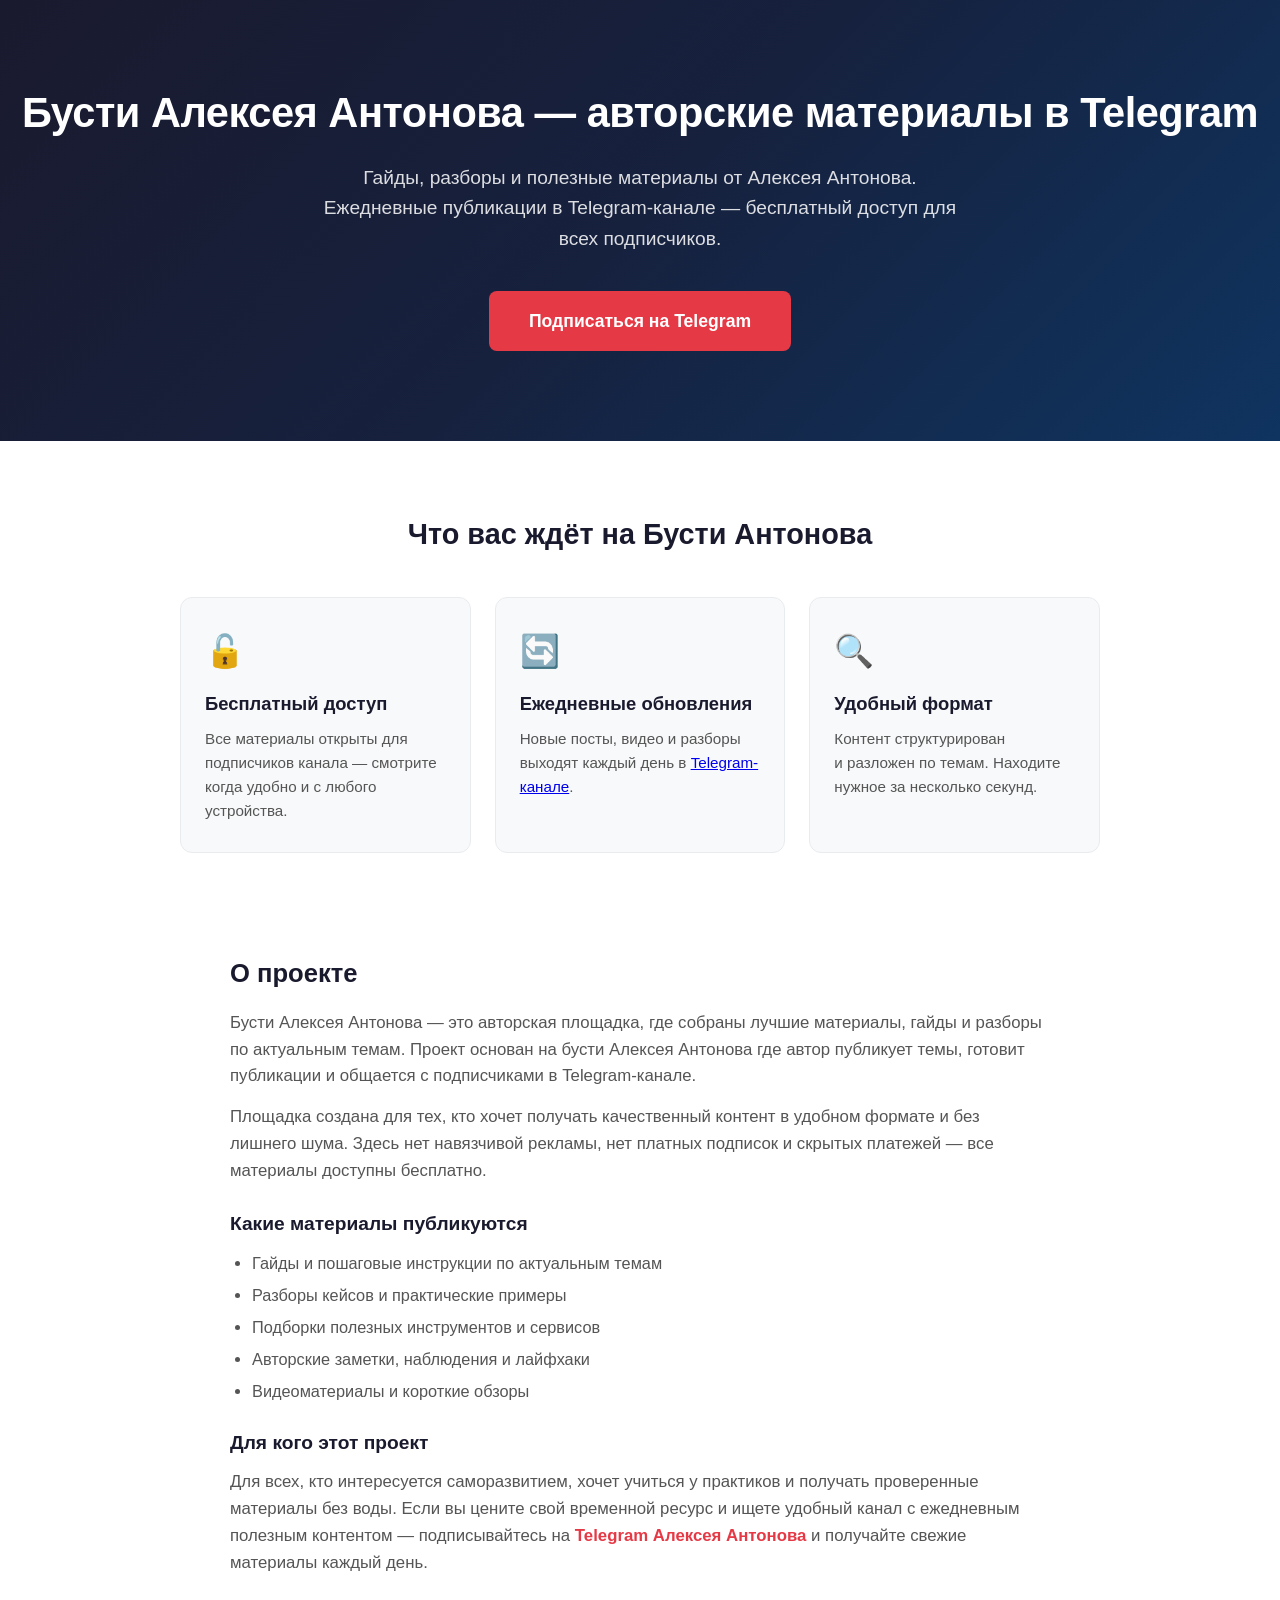
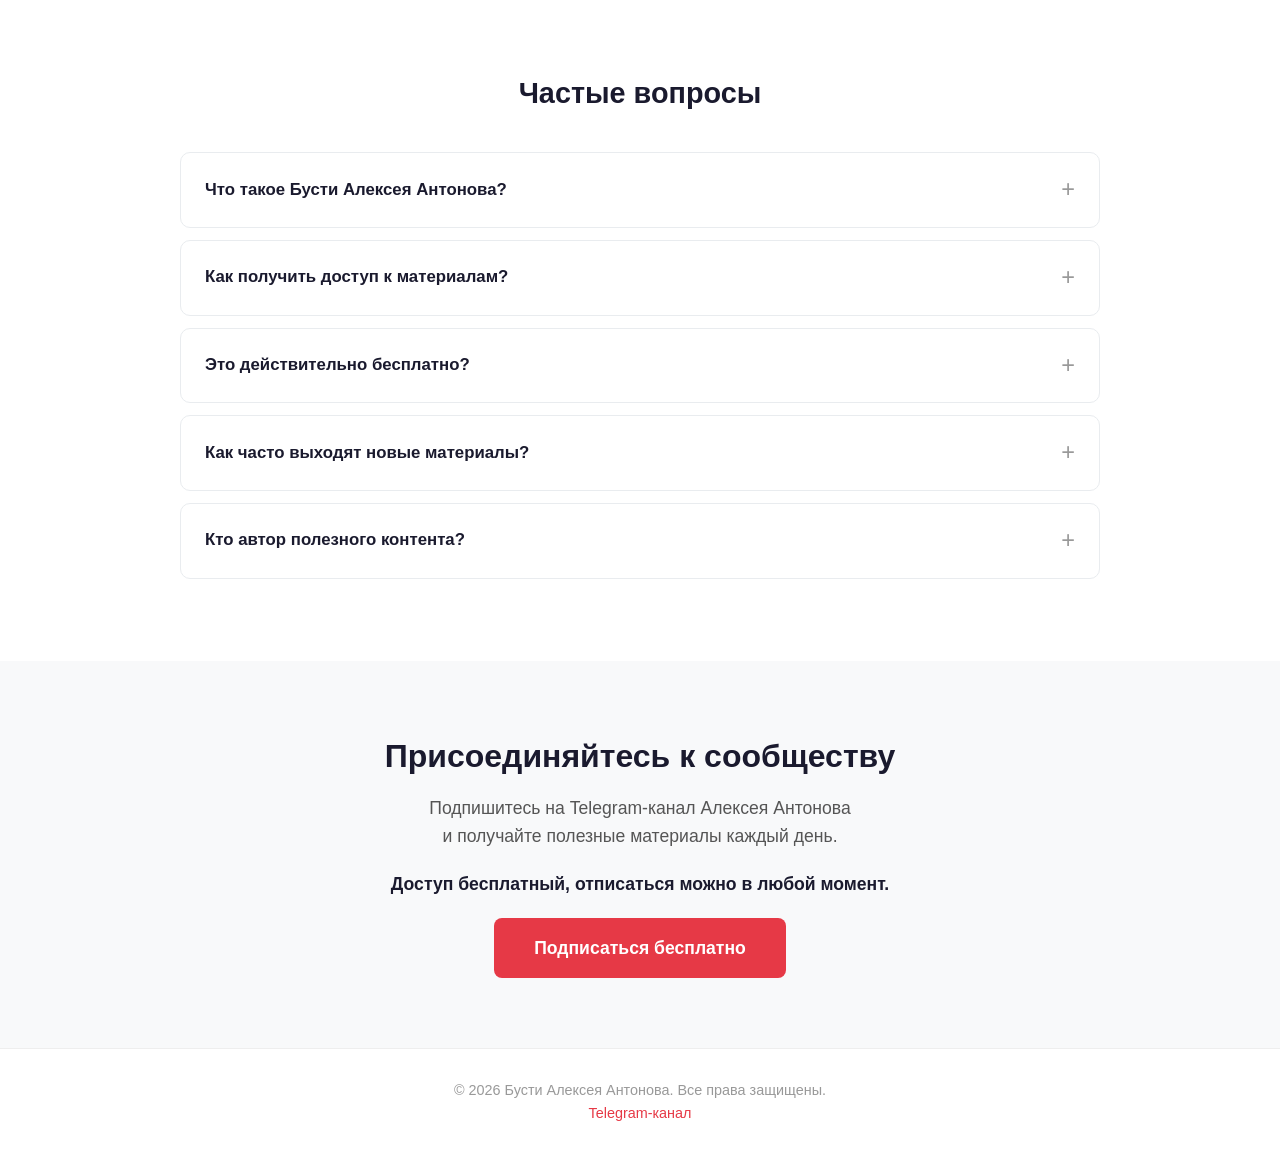
==== commit 73698721: "Update index.html" ====
--- a/index.html
+++ b/index.html
@@ -441,7 +441,7 @@
   <!-- About -->
   <section class="content-section">
     <h2>О&nbsp;проекте</h2>
-    <p>Бусти Алексея Антонова&nbsp;— это авторская площадка, где собраны лучшие материалы, гайды и&nbsp;разборы по&nbsp;актуальным темам. Проект ведёт Алексей Антонов лично: подбирает темы, готовит публикации и&nbsp;общается с&nbsp;подписчиками в&nbsp;Telegram-канале.</p>
+    <p>Бусти Алексея Антонова&nbsp;— это авторская площадка, где собраны лучшие материалы, гайды и&nbsp;разборы по&nbsp;актуальным темам. Проект основан на бусти Алексея Антонова где автор публикует темы, готовит публикации и&nbsp;общается с&nbsp;подписчиками в&nbsp;Telegram-канале.</p>
     <p>Площадка создана для тех, кто хочет получать качественный контент в&nbsp;удобном формате и&nbsp;без лишнего шума. Здесь нет навязчивой рекламы, нет платных подписок и&nbsp;скрытых платежей&nbsp;— все материалы доступны бесплатно.</p>
 
     <h3>Какие материалы публикуются</h3>
@@ -482,8 +482,8 @@
     </details>
 
     <details class="faq-item">
-      <summary>Кто автор канала?</summary>
-      <div class="faq-answer">Автор площадки&nbsp;— Алексей Антонов. Все материалы готовятся и&nbsp;публикуются им лично.</div>
+      <summary>Кто автор полезного контента?</summary>
+      <div class="faq-answer">Автор Boosty площадки&nbsp;— Алексей Антонов. Все материалы готовятся и&nbsp;публикуются им лично.</div>
     </details>
   </section>
 
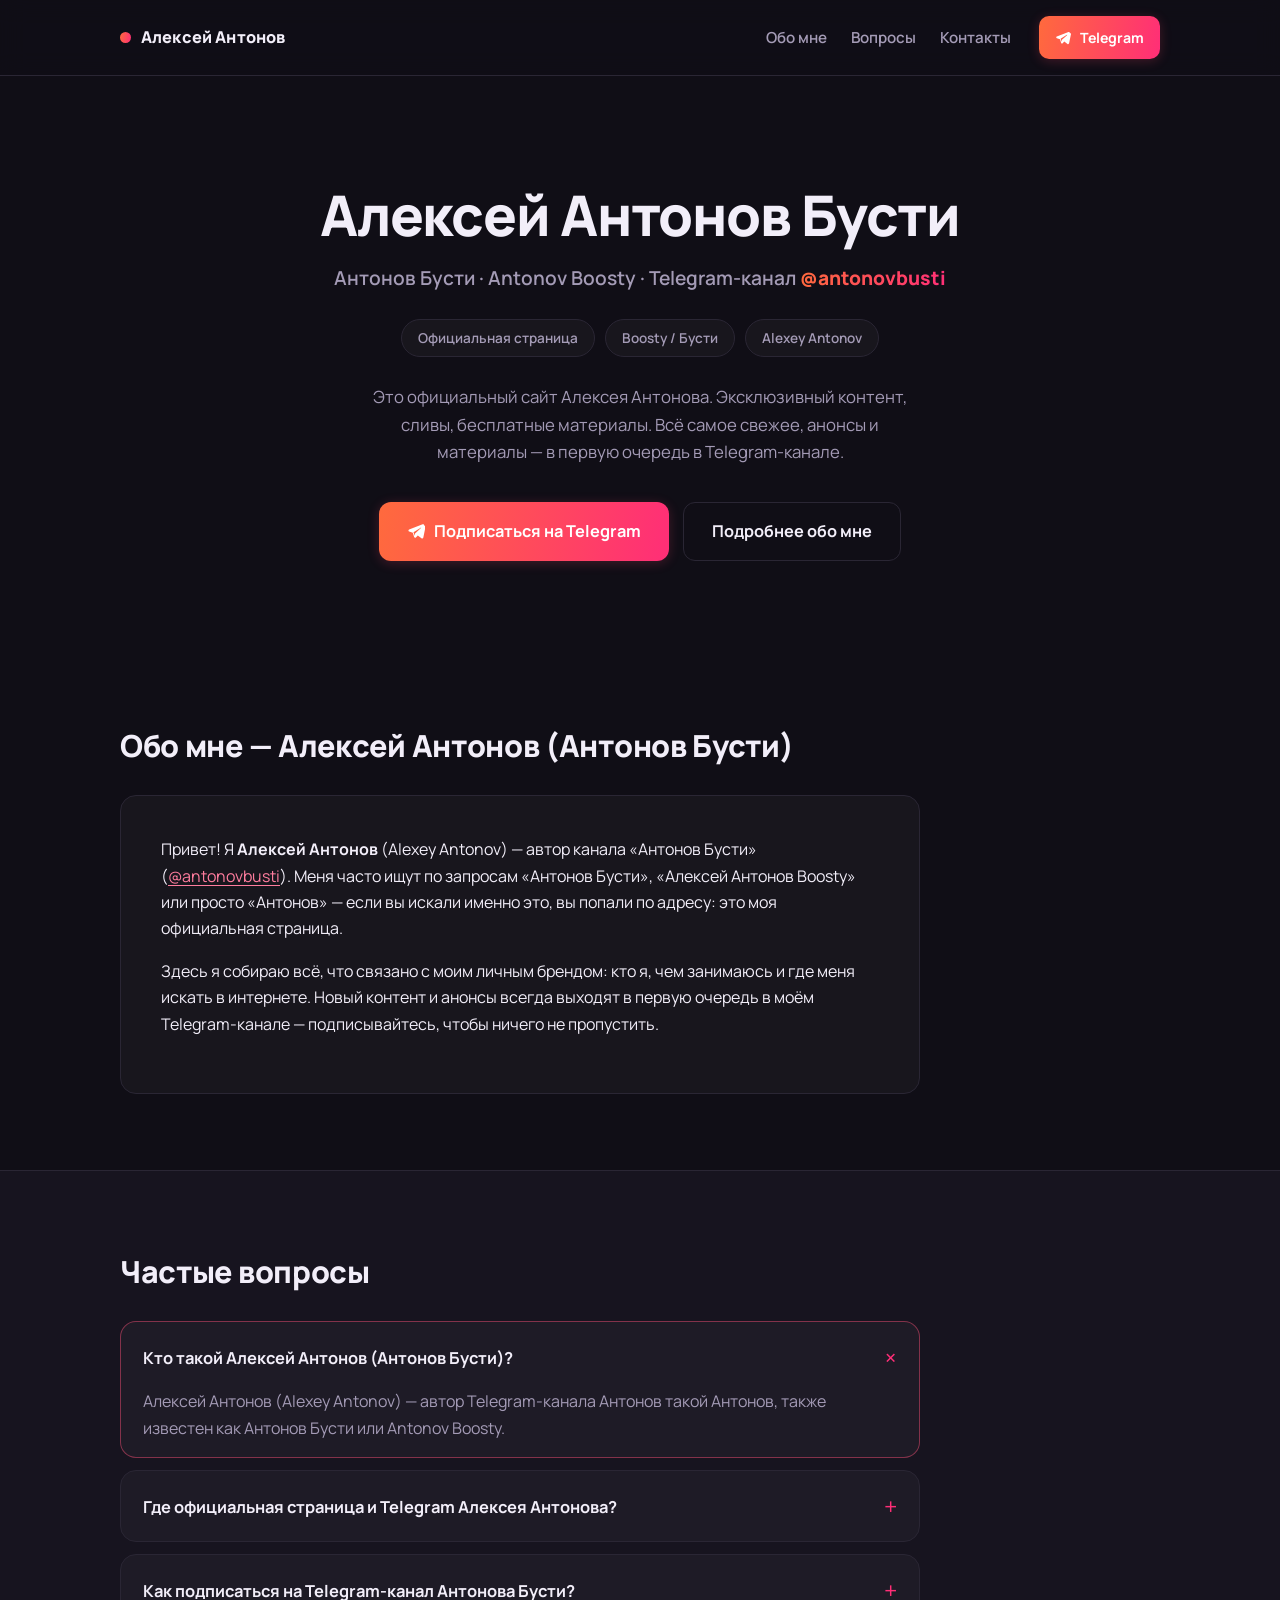
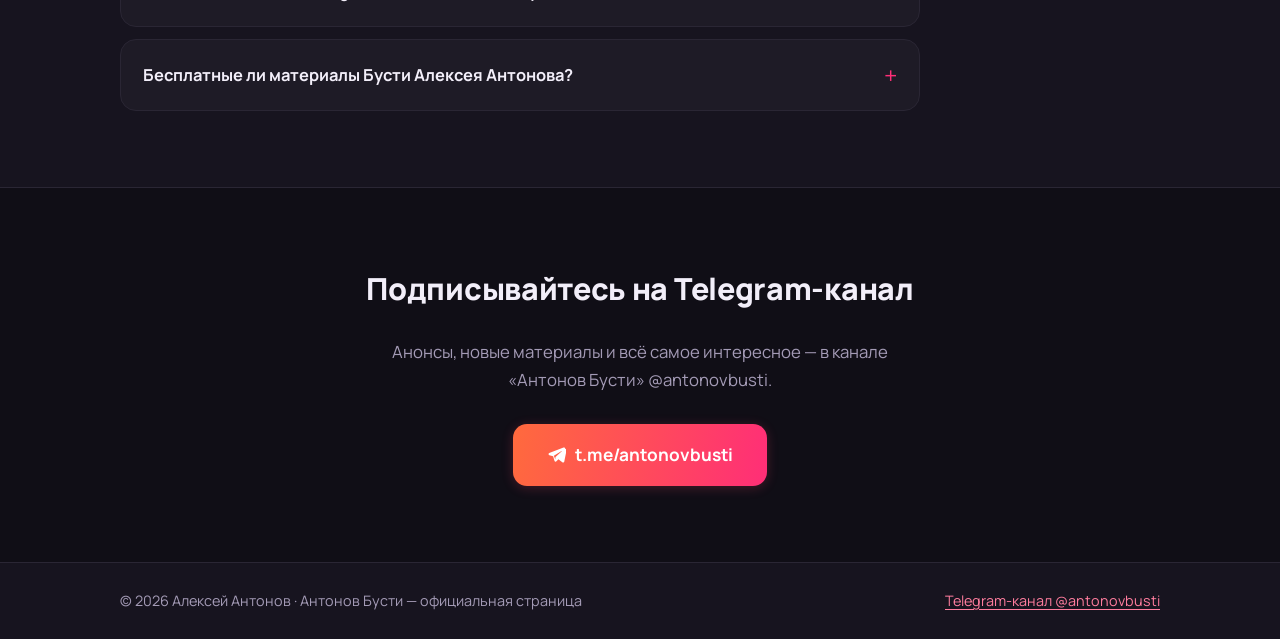
==== commit 8191b96c: "Add files via upload" ====
--- a/index.html
+++ b/index.html
@@ -1,507 +1,296 @@
 <!DOCTYPE html>
 <html lang="ru">
 <head>
-  <meta charset="UTF-8">
-  <meta name="viewport" content="width=device-width, initial-scale=1.0">
-  <meta name="theme-color" content="#1a1a2e">
-
-  <title>Бусти Алексея Антонова — авторские материалы и разборы в Telegram</title>
-  <meta name="description" content="Бусти Алексея Антонова — авторская площадка с гайдами, разборами и полезными материалами. Ежедневные публикации в Telegram-канале, бесплатный доступ для всех подписчиков.">
+  <meta charset="utf-8">
+  <meta name="viewport" content="width=device-width, initial-scale=1">
+
+  <!-- ============================================================
+       SEO: ОСНОВНОЕ
+       Если адрес сайта изменится — замените antonov-boosti.github.io
+       на свой домен ВО ВСЕХ местах ниже (canonical, og:url, JSON-LD)
+       и в файлах robots.txt и sitemap.xml
+       ============================================================ -->
+
+  <!-- Заголовок страницы в выдаче (главной странице — самый важный тег) -->
+  <title>Алексей Антонов — Boosty (Бусти): официальная страница</title>
+
+  <!-- Описание под заголовком в поисковой выдаче -->
+  <meta name="description" content="Алексей Антонов (Антонов Бусти, Alexey Antonov, Antonov Boosty) — официальный сайт и Telegram-канал @antonovbusti. Все ссылки и анонсы — здесь.">
+
+  <!-- Ключевые слова (вес почти нулевой, но для Яндекса не лишнее) -->
+  <meta name="keywords" content="алексей антонов, антонов бусти, алексей антонов бусти, алексей антонов boosty, антонов boosty, antonov boosty, antonovbusti, алексей антонов телеграм, антонов бусти телеграм">
+
+  <!-- Канонический адрес — защищает от дублей -->
+  <link rel="canonical" href="https://antonov-boosti.github.io/">
+
+  <!-- Индексация: разрешаем всё, крупная превью-картинка в выдаче -->
+  <meta name="robots" content="index, follow, max-image-preview:large, max-snippet:-1">
+
+  <!-- Автор -->
   <meta name="author" content="Алексей Антонов">
-  <meta name="robots" content="index, follow, max-image-preview:large">
-  <link rel="canonical" href="https://antonovboosty.github.io/">
-
-  <!-- Favicon -->
-  <link rel="icon" href="/favicon.ico" sizes="any">
-  <link rel="icon" type="image/png" sizes="32x32" href="/favicon-32x32.png">
-  <link rel="icon" type="image/png" sizes="16x16" href="/favicon-16x16.png">
-  <link rel="apple-touch-icon" sizes="180x180" href="/apple-touch-icon.png">
-  <link rel="manifest" href="/site.webmanifest">
-
-  <!-- Open Graph -->
-  <meta property="og:type" content="website">
-  <meta property="og:title" content="Бусти Алексея Антонова — авторские материалы в Telegram">
-  <meta property="og:description" content="Авторские гайды, разборы и полезные материалы. Ежедневные публикации в Telegram-канале, бесплатный доступ.">
-  <meta property="og:url" content="https://antonovboosty.github.io/">
-  <meta property="og:site_name" content="Бусти Алексея Антонова">
+
+  <!-- ============================================================
+       ВЕРИФИКАЦИЯ В ВЕБМАСТЕРАХ
+       После регистрации сайта вставьте сюда свои коды:
+         Яндекс Вебмастер: https://webmaster.yandex.ru
+         Google Search Console: https://search.google.com/search-console
+       ============================================================ -->
+  <!-- <meta name="yandex-verification" content="ВАШ_КОД_ЯНДЕКС"> -->
+  <!-- <meta name="google-site-verification" content="ВАШ_КОД_GOOGLE"> -->
+
+  <!-- ============================================================
+       OPEN GRAPH — превью сайта в Telegram, VK, WhatsApp и т.д.
+       ============================================================ -->
+  <meta property="og:type" content="profile">
   <meta property="og:locale" content="ru_RU">
-  <meta property="og:image" content="https://antonovboosty.github.io/og-image.jpg">
+  <meta property="og:site_name" content="Алексей Антонов — Антонов Бусти">
+  <meta property="og:title" content="Алексей Антонов — Boosty (Бусти): официальная страница">
+  <meta property="og:description" content="Официальный сайт Алексея Антонова (Антонов Бусти / Antonov Boosty). Telegram-канал @antonovbusti — все анонсы и контент.">
+  <meta property="og:url" content="https://antonov-boosti.github.io/">
+  <meta property="og:image" content="https://antonov-boosti.github.io/og-image.png">
   <meta property="og:image:width" content="1200">
   <meta property="og:image:height" content="630">
-  <meta property="og:image:alt" content="Бусти Алексея Антонова — авторские материалы в Telegram">
-
-  <!-- Twitter Card -->
+  <meta property="og:image:alt" content="Алексей Антонов — Антонов Бусти. Официальная страница">
+
+  <!-- Twitter/X превью -->
   <meta name="twitter:card" content="summary_large_image">
-  <meta name="twitter:title" content="Бусти Алексея Антонова — авторские материалы в Telegram">
-  <meta name="twitter:description" content="Авторские гайды, разборы и полезные материалы. Ежедневные публикации в Telegram-канале.">
-  <meta name="twitter:image" content="https://antonovboosty.github.io/og-image.jpg">
-
-  <!-- JSON-LD: WebSite -->
+  <meta name="twitter:title" content="Алексей Антонов — Boosty (Бусти): официальная страница">
+  <meta name="twitter:description" content="Официальный сайт Алексея Антонова (Антонов Бусти / Antonov Boosty). Telegram-канал @antonovbusti.">
+  <meta name="twitter:image" content="https://antonov-boosti.github.io/og-image.png">
+
+  <!-- Иконки -->
+  <link rel="icon" type="image/svg+xml" href="favicon.svg">
+  <link rel="icon" type="image/png" sizes="32x32" href="favicon-32.png">
+  <link rel="apple-touch-icon" href="apple-touch-icon.png">
+
+  <!-- Тема браузера на телефоне -->
+  <meta name="theme-color" content="#100e16">
+  <meta name="color-scheme" content="dark">
+
+  <!-- Шрифты -->
+  <link rel="preconnect" href="https://fonts.googleapis.com">
+  <link rel="preconnect" href="https://fonts.gstatic.com" crossorigin>
+  <link href="https://fonts.googleapis.com/css2?family=Manrope:wght@400;500;600;700;800&display=swap" rel="stylesheet">
+
+  <link rel="stylesheet" href="style.css">
+
+  <!-- ============================================================
+       СТРУКТУРИРОВАННЫЕ ДАННЫЕ (schema.org)
+       Помогают Поиску и Яндексу понять, кто вы, и показать
+       расширенный сниппет в выдаче
+       ============================================================ -->
   <script type="application/ld+json">
   {
     "@context": "https://schema.org",
-    "@type": "WebSite",
-    "name": "Бусти Алексея Антонова",
-    "alternateName": "Antonov Boosty",
-    "url": "https://antonovboosty.github.io/",
-    "description": "Авторская площадка Алексея Антонова с гайдами, разборами и полезными материалами в Telegram-канале.",
-    "inLanguage": "ru-RU",
-    "author": {
-      "@type": "Person",
-      "name": "Алексей Антонов",
-      "url": "https://t.me/antonov_sliv_busty"
-    },
-    "publisher": {
-      "@type": "Person",
-      "name": "Алексей Антонов"
-    }
-  }
-  </script>
-
-  <!-- JSON-LD: Organization (для логотипа в выдаче) -->
-  <script type="application/ld+json">
-  {
-    "@context": "https://schema.org",
-    "@type": "Organization",
-    "name": "Бусти Алексея Антонова",
-    "url": "https://antonovboosty.github.io/",
-    "logo": "https://antonovboosty.github.io/logo.png",
-    "sameAs": [
-      "https://t.me/antonov_sliv_busty"
-    ]
-  }
-  </script>
-
-  <!-- JSON-LD: FAQ — для расширенных сниппетов в Google -->
-  <script type="application/ld+json">
-  {
-    "@context": "https://schema.org",
-    "@type": "FAQPage",
-    "inLanguage": "ru-RU",
-    "mainEntity": [
+    "@graph": [
       {
-        "@type": "Question",
-        "name": "Что такое Бусти Алексея Антонова?",
-        "acceptedAnswer": {
-          "@type": "Answer",
-          "text": "Это авторская площадка с гайдами, разборами и полезными материалами. Все публикации выходят в Telegram-канале и доступны всем подписчикам."
-        }
+        "@type": "Person",
+        "@id": "https://antonov-boosti.github.io/#person",
+        "name": "Алексей Антонов",
+        "alternateName": [
+          "Alexey Antonov",
+          "Антонов Бусти",
+          "Antonov Boosty",
+          "Антонов Бусти Boosty",
+          "antonovbusti"
+        ],
+        "url": "https://antonov-boosti.github.io/",
+        "description": "Автор Telegram-канала @antonovbusti. Официальная личная страница.",
+        "sameAs": [
+          "https://t.me/antonovbusti"
+        ]
       },
       {
-        "@type": "Question",
-        "name": "Как получить доступ к материалам?",
-        "acceptedAnswer": {
-          "@type": "Answer",
-          "text": "Достаточно подписаться на Telegram-канал @antonov_sliv_busty. Все материалы становятся доступны сразу после подписки."
-        }
+        "@type": "WebSite",
+        "@id": "https://antonov-boosti.github.io/#website",
+        "url": "https://antonov-boosti.github.io/",
+        "name": "Алексей Антонов — Антонов Бусти",
+        "inLanguage": "ru-RU",
+        "about": { "@id": "https://antonov-boosti.github.io/#person" }
       },
       {
-        "@type": "Question",
-        "name": "Это действительно бесплатно?",
-        "acceptedAnswer": {
-          "@type": "Answer",
-          "text": "Да, весь контент в канале полностью бесплатный. Никаких скрытых платежей или подписок не предусмотрено."
-        }
-      },
-      {
-        "@type": "Question",
-        "name": "Как часто выходят новые материалы?",
-        "acceptedAnswer": {
-          "@type": "Answer",
-          "text": "Новые гайды, разборы и полезные материалы публикуются ежедневно."
-        }
-      },
-      {
-        "@type": "Question",
-        "name": "Кто автор канала?",
-        "acceptedAnswer": {
-          "@type": "Answer",
-          "text": "Автор площадки — Алексей Антонов. Все материалы готовятся и публикуются им лично."
-        }
+        "@type": "FAQPage",
+        "mainEntity": [
+          {
+            "@type": "Question",
+            "name": "Кто такой Алексей Антонов (Антонов Бусти)?",
+            "acceptedAnswer": {
+              "@type": "Answer",
+              "text": "Алексей Антонов (Alexey Antonov) — автор Telegram-канала @antonovbusti, также известен как Антонов Бусти или Antonov Boosty. Эта страница — его официальный сайт."
+            }
+          },
+          {
+            "@type": "Question",
+            "name": "Где официальная страница и Telegram Алексея Антонова?",
+            "acceptedAnswer": {
+              "@type": "Answer",
+              "text": "Единственные официальные ресурсы Алексея Антонова (Антонова Бусти): этот сайт antonov-boosti.github.io и Telegram-канал t.me/antonovbusti. Другие сайты и каналы, выдающие себя за официальные, к автору отношения не имеют."
+            }
+          },
+          {
+            "@type": "Question",
+            "name": "Как подписаться на Telegram-канал Антонова Бусти?",
+            "acceptedAnswer": {
+              "@type": "Answer",
+              "text": "Перейдите по ссылке t.me/antonovbusti и нажмите «Подписаться» в Telegram. Подписка бесплатна."
+            }
+          },
+          {
+            "@type": "Question",
+            "name": "Как связаться с Алексеем Антоновым?",
+            "acceptedAnswer": {
+              "@type": "Answer",
+              "text": "Связаться с Алексеем Антоновым можно через официальный Telegram-канал @antonovbusti."
+            }
+          }
+        ]
       }
     ]
   }
   </script>
-
-  <style>
-    * {
-      margin: 0;
-      padding: 0;
-      box-sizing: border-box;
-    }
-
-    body {
-      font-family: -apple-system, BlinkMacSystemFont, 'Segoe UI', Roboto, 'Helvetica Neue', Arial, sans-serif;
-      line-height: 1.6;
-      color: #333;
-      background: #fff;
-    }
-
-    /* ===== HERO ===== */
-    .hero {
-      background: linear-gradient(135deg, #1a1a2e 0%, #16213e 50%, #0f3460 100%);
-      color: #fff;
-      text-align: center;
-      padding: 80px 20px 90px;
-    }
-
-    .hero h1 {
-      font-size: 2.6em;
-      font-weight: 800;
-      margin-bottom: 16px;
-      letter-spacing: -0.5px;
-    }
-
-    .hero .subtitle {
-      font-size: 1.2em;
-      color: rgba(255,255,255,0.85);
-      max-width: 640px;
-      margin: 0 auto 36px;
-    }
-
-    .btn {
-      display: inline-block;
-      padding: 16px 40px;
-      border-radius: 8px;
-      font-size: 1.1em;
-      font-weight: 700;
-      text-decoration: none;
-      transition: transform 0.2s, box-shadow 0.2s;
-    }
-
-    .btn:hover {
-      transform: translateY(-2px);
-      box-shadow: 0 8px 24px rgba(0,0,0,0.3);
-    }
-
-    .btn-primary {
-      background: #e63946;
-      color: #fff;
-    }
-
-    .btn-primary:hover {
-      background: #d62839;
-    }
-
-    /* ===== FEATURES ===== */
-    .features {
-      padding: 70px 20px;
-      max-width: 960px;
-      margin: 0 auto;
-    }
-
-    .features h2 {
-      font-size: 1.8em;
-      text-align: center;
-      margin-bottom: 40px;
-      color: #1a1a2e;
-    }
-
-    .features-grid {
-      display: grid;
-      grid-template-columns: repeat(3, 1fr);
-      gap: 24px;
-    }
-
-    .feature-card {
-      background: #f8f9fa;
-      border: 1px solid #e9ecef;
-      border-radius: 12px;
-      padding: 28px 24px;
-      transition: box-shadow 0.2s;
-    }
-
-    .feature-card:hover {
-      box-shadow: 0 4px 16px rgba(0,0,0,0.08);
-    }
-
-    .feature-card .icon {
-      font-size: 2em;
-      margin-bottom: 12px;
-    }
-
-    .feature-card h3 {
-      font-size: 1.15em;
-      margin-bottom: 8px;
-      color: #1a1a2e;
-    }
-
-    .feature-card p {
-      font-size: 0.95em;
-      color: #555;
-    }
-
-    /* ===== CONTENT SECTION ===== */
-    .content-section {
-      padding: 30px 20px 10px;
-      max-width: 860px;
-      margin: 0 auto;
-    }
-
-    .content-section h2 {
-      font-size: 1.6em;
-      margin-bottom: 16px;
-      color: #1a1a2e;
-    }
-
-    .content-section h3 {
-      font-size: 1.2em;
-      margin: 24px 0 10px;
-      color: #1a1a2e;
-    }
-
-    .content-section p {
-      font-size: 1.05em;
-      color: #555;
-      margin-bottom: 14px;
-    }
-
-    .content-section ul {
-      margin: 0 0 16px 22px;
-      color: #555;
-    }
-
-    .content-section li {
-      margin-bottom: 6px;
-      font-size: 1.02em;
-    }
-
-    .content-section a {
-      color: #e63946;
-      text-decoration: none;
-      font-weight: 600;
-    }
-
-    .content-section a:hover {
-      text-decoration: underline;
-    }
-
-    /* ===== CTA ===== */
-    .cta {
-      background: #f8f9fa;
-      text-align: center;
-      padding: 70px 20px;
-    }
-
-    .cta h2 {
-      font-size: 2em;
-      margin-bottom: 12px;
-      color: #1a1a2e;
-    }
-
-    .cta p {
-      font-size: 1.1em;
-      color: #555;
-      max-width: 520px;
-      margin: 0 auto 20px;
-    }
-
-    .cta strong {
-      color: #1a1a2e;
-    }
-
-    /* ===== FAQ ===== */
-    .faq {
-      padding: 70px 20px;
-      max-width: 960px;
-      margin: 0 auto;
-    }
-
-    .faq h2 {
-      font-size: 1.8em;
-      text-align: center;
-      margin-bottom: 36px;
-      color: #1a1a2e;
-    }
-
-    .faq-item {
-      border: 1px solid #e9ecef;
-      border-radius: 10px;
-      margin-bottom: 12px;
-      overflow: hidden;
-    }
-
-    .faq-item summary {
-      padding: 18px 24px;
-      font-size: 1.05em;
-      font-weight: 600;
-      color: #1a1a2e;
-      cursor: pointer;
-      list-style: none;
-      display: flex;
-      justify-content: space-between;
-      align-items: center;
-      transition: background 0.2s;
-    }
-
-    .faq-item summary:hover {
-      background: #f8f9fa;
-    }
-
-    .faq-item summary::-webkit-details-marker {
-      display: none;
-    }
-
-    .faq-item summary::after {
-      content: '+';
-      font-size: 1.4em;
-      font-weight: 300;
-      color: #999;
-      transition: transform 0.2s;
-    }
-
-    .faq-item[open] summary::after {
-      content: '−';
-    }
-
-    .faq-answer {
-      padding: 0 24px 18px;
-      font-size: 1em;
-      color: #555;
-      line-height: 1.7;
-    }
-
-    /* ===== FOOTER ===== */
-    footer {
-      text-align: center;
-      padding: 30px 20px;
-      font-size: 0.9em;
-      color: #999;
-      border-top: 1px solid #eee;
-    }
-
-    footer a {
-      color: #e63946;
-      text-decoration: none;
-    }
-
-    footer a:hover {
-      text-decoration: underline;
-    }
-
-    /* ===== MOBILE ===== */
-    @media (max-width: 768px) {
-      .hero {
-        padding: 60px 20px 70px;
-      }
-
-      .hero h1 {
-        font-size: 1.9em;
-      }
-
-      .hero .subtitle {
-        font-size: 1.05em;
-      }
-
-      .features-grid {
-        grid-template-columns: 1fr;
-        gap: 16px;
-      }
-
-      .features h2,
-      .cta h2 {
-        font-size: 1.5em;
-      }
-    }
-  </style>
 </head>
 <body>
 
-  <!-- Hero -->
-  <header class="hero">
-    <h1>Бусти Алексея Антонова — авторские материалы в Telegram</h1>
-    <p class="subtitle">Гайды, разборы и&nbsp;полезные материалы от&nbsp;Алексея Антонова. Ежедневные публикации в&nbsp;Telegram-канале&nbsp;— бесплатный доступ для всех подписчиков.</p>
-    <a href="https://t.me/antonov_sliv_busty" class="btn btn-primary" target="_blank" rel="noopener">
-      Подписаться на Telegram
-    </a>
+  <!-- ================= ШАПКА ================= -->
+  <header class="site-header">
+    <div class="container header-inner">
+      <a class="brand" href="#top" aria-label="Алексей Антонов — на главную">
+        <span class="brand-name">Алексей&nbsp;Антонов</span>
+      </a>
+
+      <nav class="site-nav" aria-label="Основная навигация">
+        <a href="#about">Обо мне</a>
+        <a href="#faq">Вопросы</a>
+        <a href="#contact">Контакты</a>
+      </nav>
+
+      <a class="btn btn-primary btn-sm" href="https://t.me/antonovbusti" target="_blank" rel="noopener">
+        <svg class="icon" viewBox="0 0 24 24" fill="currentColor" aria-hidden="true"><path d="M21.9 4.6c.2-1.1-.8-2-1.9-1.6L2.7 9.7c-1.2.5-1.1 2.2.1 2.6l4.6 1.4 1.7 5.5c.3 1 1.6 1.3 2.3.5l2.4-2.5 4.7 3.5c.9.7 2.2.2 2.4-.9l3-14.7zM8.3 13l9.3-5.8c.3-.2.6.2.3.4l-7.6 7-.3 3L8.3 13z"/></svg>
+        Telegram
+      </a>
+    </div>
   </header>
 
-  <!-- Features -->
-  <section class="features">
-    <h2>Что вас ждёт на&nbsp;Бусти Антонова</h2>
-    <div class="features-grid">
-      <article class="feature-card">
-        <div class="icon">🔓</div>
-        <h3>Бесплатный доступ</h3>
-        <p>Все материалы открыты для подписчиков канала&nbsp;— смотрите когда удобно и&nbsp;с&nbsp;любого устройства.</p>
-      </article>
-      <article class="feature-card">
-        <div class="icon">🔄</div>
-        <h3>Ежедневные обновления</h3>
-        <p>Новые посты, видео и&nbsp;разборы выходят каждый день в&nbsp;<a href="https://t.me/antonov_sliv_busty" target="_blank" rel="noopener">Telegram-канале</a>.</p>
-      </article>
-      <article class="feature-card">
-        <div class="icon">🔍</div>
-        <h3>Удобный формат</h3>
-        <p>Контент структурирован и&nbsp;разложен по&nbsp;темам. Находите нужное за&nbsp;несколько секунд.</p>
-      </article>
+  <main id="top">
+
+    <!-- ================= ГЛАВНЫЙ БЛОК ================= -->
+    <section class="hero">
+      <div class="container hero-inner">
+        <h1>Алексей Антонов Бусти</h1>
+        <p class="hero-sub">Антонов Бусти · Antonov Boosty · Telegram-канал <a href="https://t.me/antonovbusti" target="_blank" rel="noopener">@antonovbusti</a></p>
+
+        <ul class="chips" aria-label="Ключевые слова страницы">
+          <li>Официальная страница</li>
+          <li>Boosty / Бусти</li>
+          <li>Alexey Antonov</li>
+        </ul>
+
+        <p class="hero-text">
+          Это официальный сайт Алексея Антонова. Эксклюзивный контент, сливы, бесплатные материалы. Всё самое свежее, анонсы и материалы —
+          в первую очередь в Telegram-канале.
+        </p>
+
+        <div class="hero-actions">
+          <a class="btn btn-primary btn-lg" href="https://t.me/antonovbusti" target="_blank" rel="noopener">
+            <svg class="icon" viewBox="0 0 24 24" fill="currentColor" aria-hidden="true"><path d="M21.9 4.6c.2-1.1-.8-2-1.9-1.6L2.7 9.7c-1.2.5-1.1 2.2.1 2.6l4.6 1.4 1.7 5.5c.3 1 1.6 1.3 2.3.5l2.4-2.5 4.7 3.5c.9.7 2.2.2 2.4-.9l3-14.7zM8.3 13l9.3-5.8c.3-.2.6.2.3.4l-7.6 7-.3 3L8.3 13z"/></svg>
+            Подписаться на Telegram
+          </a>
+          <a class="btn btn-ghost btn-lg" href="#about">Подробнее обо мне</a>
+        </div>
+      </div>
+    </section>
+
+    <!-- ================= ОБО МНЕ =================
+         TODO: отредактируйте тексты под себя —
+         именно здесь поисковики ищут слова «Алексей Антонов»,
+         «Антонов Бусти», «Boosty» и т.д. -->
+    <section class="section" id="about">
+      <div class="container">
+        <h2>Обо мне — Алексей Антонов (Антонов Бусти)</h2>
+
+        <div class="about-card">
+          <p>
+            Привет! Я <strong>Алексей Антонов</strong> (Alexey Antonov) — автор канала
+            «Антонов Бусти» (<a href="https://t.me/antonovbusti" target="_blank" rel="noopener">@antonovbusti</a>).
+            Меня часто ищут по запросам «Антонов Бусти», «Алексей Антонов Boosty» или просто
+            «Антонов» — если вы искали именно это, вы попали по адресу: это моя официальная страница.
+          </p>
+          <p>
+            Здесь я собираю всё, что связано с моим личным брендом: кто я, чем занимаюсь и где
+            меня искать в интернете. Новый контент и анонсы всегда выходят в первую очередь
+            в моём Telegram-канале — подписывайтесь, чтобы ничего не пропустить.
+          </p>
+          <p>
+            
+          </p>
+        </div>
+      </div>
+    </section>
+
+    <!-- ================= FAQ =================
+         Отвечает на реальные поисковые запросы и показывается
+         в расширенных сниппетах Яндекса и Google -->
+    <section class="section section-alt" id="faq">
+      <div class="container">
+        <h2>Частые вопросы</h2>
+
+        <div class="faq-list">
+          <details class="faq-item" open>
+            <summary>Кто такой Алексей Антонов (Антонов Бусти)?</summary>
+            <p>Алексей Антонов (Alexey Antonov) — автор Telegram-канала Антонов такой Антонов, также известен как Антонов Бусти или Antonov Boosty.</p>
+          </details>
+
+          <details class="faq-item">
+            <summary>Где официальная страница и Telegram Алексея Антонова?</summary>
+            <p>Единственные официальные ресурсы Алексея Антонова (Антонова Бусти): это его телеграм канал. Другие сайты и каналы, выдающие себя за официальные, к автору отношения не имеют.</p>
+          </details>
+
+          <details class="faq-item">
+            <summary>Как подписаться на Telegram-канал Антонова Бусти?</summary>
+            <p>Перейдите по ссылке <a href="https://t.me/antonovbusti" target="_blank" rel="noopener">t.me/antonovbusti</a> и нажмите «Подписаться» в Telegram. Подписка бесплатна.</p>
+          </details>
+
+          <details class="faq-item">
+            <summary>Бесплатные ли материалы Бусти Алексея Антонова?</summary>
+            <p>Да, совершенно бесплатно вы можете найти материалы из бусти (Boosty) Алексея Антонова перейдя в телеграмм канал <a href="https://t.me/antonovbusti" target="_blank" rel="noopener">t.me/antonovbusti</a>.</p>
+          </details>
+        </div>
+      </div>
+    </section>
+
+    <!-- ================= ПРИЗЫВ / КОНТАКТЫ ================= -->
+    <section class="section cta" id="contact">
+      <div class="container cta-inner">
+        <h2>Подписывайтесь на Telegram-канал</h2>
+        <p>Анонсы, новые материалы и всё самое интересное — в канале «Антонов Бусти» @antonovbusti.</p>
+        <a class="btn btn-primary btn-xl" href="https://t.me/antonovbusti" target="_blank" rel="noopener">
+          <svg class="icon" viewBox="0 0 24 24" fill="currentColor" aria-hidden="true"><path d="M21.9 4.6c.2-1.1-.8-2-1.9-1.6L2.7 9.7c-1.2.5-1.1 2.2.1 2.6l4.6 1.4 1.7 5.5c.3 1 1.6 1.3 2.3.5l2.4-2.5 4.7 3.5c.9.7 2.2.2 2.4-.9l3-14.7zM8.3 13l9.3-5.8c.3-.2.6.2.3.4l-7.6 7-.3 3L8.3 13z"/></svg>
+          t.me/antonovbusti
+        </a>
+      </div>
+    </section>
+  </main>
+
+  <!-- ================= ПОДВАЛ ================= -->
+  <footer class="site-footer">
+    <div class="container footer-inner">
+      <p>© 2026 Алексей Антонов · Антонов Бусти — официальная страница</p>
+      <a href="https://t.me/antonovbusti" target="_blank" rel="noopener">Telegram-канал @antonovbusti</a>
     </div>
-  </section>
-
-  <!-- About -->
-  <section class="content-section">
-    <h2>О&nbsp;проекте</h2>
-    <p>Бусти Алексея Антонова&nbsp;— это авторская площадка, где собраны лучшие материалы, гайды и&nbsp;разборы по&nbsp;актуальным темам. Проект основан на бусти Алексея Антонова где автор публикует темы, готовит публикации и&nbsp;общается с&nbsp;подписчиками в&nbsp;Telegram-канале.</p>
-    <p>Площадка создана для тех, кто хочет получать качественный контент в&nbsp;удобном формате и&nbsp;без лишнего шума. Здесь нет навязчивой рекламы, нет платных подписок и&nbsp;скрытых платежей&nbsp;— все материалы доступны бесплатно.</p>
-
-    <h3>Какие материалы публикуются</h3>
-    <ul>
-      <li>Гайды и&nbsp;пошаговые инструкции по&nbsp;актуальным темам</li>
-      <li>Разборы кейсов и&nbsp;практические примеры</li>
-      <li>Подборки полезных инструментов и&nbsp;сервисов</li>
-      <li>Авторские заметки, наблюдения и&nbsp;лайфхаки</li>
-      <li>Видеоматериалы и&nbsp;короткие обзоры</li>
-    </ul>
-
-    <h3>Для кого этот проект</h3>
-    <p>Для всех, кто интересуется саморазвитием, хочет учиться у&nbsp;практиков и&nbsp;получать проверенные материалы без воды. Если вы&nbsp;цените свой временной ресурс и&nbsp;ищете удобный канал с&nbsp;ежедневным полезным контентом&nbsp;— подписывайтесь на&nbsp;<a href="https://t.me/antonov_sliv_busty" target="_blank" rel="noopener">Telegram Алексея Антонова</a> и&nbsp;получайте свежие материалы каждый день.</p>
-  </section>
-
-  <!-- FAQ -->
-  <section class="faq">
-    <h2>Частые вопросы</h2>
-
-    <details class="faq-item">
-      <summary>Что такое Бусти Алексея Антонова?</summary>
-      <div class="faq-answer">Это авторская площадка с&nbsp;гайдами, разборами и&nbsp;полезными материалами. Все публикации выходят в&nbsp;Telegram-канале и&nbsp;доступны всем подписчикам.</div>
-    </details>
-
-    <details class="faq-item">
-      <summary>Как получить доступ к&nbsp;материалам?</summary>
-      <div class="faq-answer">Достаточно подписаться на&nbsp;<a href="https://t.me/antonov_sliv_busty" target="_blank" rel="noopener">Telegram-канал</a>. Все материалы становятся доступны сразу после подписки.</div>
-    </details>
-
-    <details class="faq-item">
-      <summary>Это действительно бесплатно?</summary>
-      <div class="faq-answer">Да, весь контент в&nbsp;канале полностью бесплатный. Никаких скрытых платежей или подписок не&nbsp;предусмотрено.</div>
-    </details>
-
-    <details class="faq-item">
-      <summary>Как часто выходят новые материалы?</summary>
-      <div class="faq-answer">Новые гайды, разборы и&nbsp;полезные материалы публикуются ежедневно.</div>
-    </details>
-
-    <details class="faq-item">
-      <summary>Кто автор полезного контента?</summary>
-      <div class="faq-answer">Автор Boosty площадки&nbsp;— Алексей Антонов. Все материалы готовятся и&nbsp;публикуются им лично.</div>
-    </details>
-  </section>
-
-  <!-- CTA -->
-  <section class="cta">
-    <h2>Присоединяйтесь к&nbsp;сообществу</h2>
-    <p>Подпишитесь на&nbsp;Telegram-канал Алексея Антонова и&nbsp;получайте полезные материалы каждый день.</p>
-    <p><strong>Доступ бесплатный, отписаться можно в&nbsp;любой момент.</strong></p>
-    <a href="https://t.me/antonov_sliv_busty" class="btn btn-primary" target="_blank" rel="noopener">
-      Подписаться бесплатно
-    </a>
-  </section>
-
-  <!-- Footer -->
-  <footer>
-    <p>&copy; 2026 Бусти Алексея Антонова. Все права защищены.</p>
-    <p><a href="https://t.me/antonov_sliv_busty" target="_blank" rel="noopener">Telegram-канал</a></p>
   </footer>
 
+  <script>
+    // Плавное появление секций при прокрутке
+    (function () {
+      var els = document.querySelectorAll('.section, .hero-inner');
+      if (!('IntersectionObserver' in window)) return;
+      var io = new IntersectionObserver(function (entries) {
+        entries.forEach(function (e) {
+          if (e.isIntersecting) { e.target.classList.add('visible'); io.unobserve(e.target); }
+        });
+      }, { threshold: 0.12 });
+      els.forEach(function (el) { io.observe(el); });
+    })();
+  </script>
 </body>
 </html>
--- a/style.css
+++ b/style.css
@@ -0,0 +1,324 @@
+/* ============================================================
+   Алексей Антонов — Антонов Бусти · стили сайта
+   Тёмная минималистичная тема, один градиентный акцент
+   (оранжевый → розовый, в духе Boosty)
+   ============================================================ */
+
+:root {
+  --bg: #100e16;
+  --bg-alt: #17141f;
+  --border: #2a2634;
+  --card: rgba(255, 255, 255, 0.03);
+  --text: #f2eef9;
+  --text-muted: #a49bb6;
+  --accent-1: #ff6a3d;   /* оранжевый Boosty */
+  --accent-2: #ff2e77;   /* розовый */
+  --grad: linear-gradient(100deg, var(--accent-1), var(--accent-2));
+  --radius: 16px;
+  --font-body: "Manrope", "Segoe UI", system-ui, -apple-system, sans-serif;
+}
+
+* { margin: 0; padding: 0; box-sizing: border-box; }
+
+html { scroll-behavior: smooth; scrollbar-color: #38323f transparent; }
+
+::-webkit-scrollbar { width: 10px; }
+::-webkit-scrollbar-track { background: transparent; }
+::-webkit-scrollbar-thumb { background: #38323f; border-radius: 8px; }
+::-webkit-scrollbar-thumb:hover { background: #443d4f; }
+
+body {
+  font-family: var(--font-body);
+  background: var(--bg);
+  color: var(--text);
+  line-height: 1.65;
+  -webkit-font-smoothing: antialiased;
+}
+
+.container { width: min(1040px, 100% - 40px); margin-inline: auto; }
+
+a { color: #ff7d9e; text-decoration: none; }
+a:hover { text-decoration: underline; text-underline-offset: 3px; }
+
+/* ссылки внутри текста всегда подчёркнуты */
+.about-card a,
+.faq-item p a,
+.cta p a,
+footer a { text-decoration: underline; text-underline-offset: 3px; }
+
+/* кнопки и пункты меню никогда не подчёркиваются */
+.btn, .brand, .site-nav a, .hero-sub a { text-decoration: none; }
+
+/* чтобы липкая шапка не перекрывала секции при переходе по якорям */
+section[id] { scroll-margin-top: 88px; }
+
+/* ---------------- ШАПКА ---------------- */
+
+.site-header {
+  position: sticky;
+  top: 0;
+  z-index: 50;
+  backdrop-filter: blur(12px);
+  -webkit-backdrop-filter: blur(12px);
+  background: rgba(16, 14, 22, 0.82);
+  border-bottom: 1px solid var(--border);
+}
+
+.header-inner {
+  display: flex;
+  align-items: center;
+  gap: 28px;
+  padding: 16px 0;
+}
+
+.brand {
+  display: inline-flex;
+  align-items: center;
+  gap: 10px;
+  color: var(--text);
+  font-weight: 800;
+  font-size: 1.02rem;
+  letter-spacing: 0.01em;
+  white-space: nowrap;
+}
+.brand:hover { text-decoration: none; }
+
+/* маленькая градиентная точка — единственный знак бренда в шапке */
+.brand::before {
+  content: "";
+  width: 11px;
+  height: 11px;
+  border-radius: 50%;
+  background: var(--grad);
+  flex: none;
+}
+
+.site-nav { display: flex; gap: 24px; margin-left: auto; }
+.site-nav a {
+  color: var(--text-muted);
+  font-weight: 600;
+  font-size: 0.95rem;
+  transition: color 0.2s;
+}
+.site-nav a:hover { color: var(--text); text-decoration: none; }
+
+/* ---------------- КНОПКИ ---------------- */
+
+.btn {
+  display: inline-flex;
+  align-items: center;
+  justify-content: center;
+  gap: 9px;
+  border: 0;
+  border-radius: 12px;
+  font-family: var(--font-body);
+  font-weight: 700;
+  cursor: pointer;
+  transition: transform 0.15s ease, box-shadow 0.15s ease, background 0.2s, border-color 0.2s;
+  white-space: nowrap;
+}
+
+.btn-primary {
+  background: var(--grad);
+  color: #fff;
+  padding: 12px 22px;
+  font-size: 0.95rem;
+  box-shadow: 0 2px 12px rgba(255, 70, 110, 0.22);
+}
+.btn-primary:hover {
+  text-decoration: none;
+  transform: translateY(-1px);
+  box-shadow: 0 4px 18px rgba(255, 70, 110, 0.3);
+}
+
+.btn-ghost {
+  background: transparent;
+  color: var(--text);
+  border: 1px solid var(--border);
+  padding: 12px 22px;
+  font-size: 0.95rem;
+}
+.btn-ghost:hover {
+  border-color: #3d3749;
+  background: var(--card);
+  text-decoration: none;
+  transform: translateY(-1px);
+}
+
+.btn-sm { padding: 10px 16px; font-size: 0.88rem; border-radius: 10px; }
+.btn-lg { padding: 15px 28px; font-size: 1.02rem; }
+.btn-xl { padding: 17px 34px; font-size: 1.08rem; border-radius: 14px; }
+
+.icon { width: 1.15em; height: 1.15em; flex: none; }
+
+/* ---------------- ГЛАВНЫЙ БЛОК (HERO) ---------------- */
+
+.hero { padding: 108px 0 84px; text-align: center; }
+
+.hero-inner { display: flex; flex-direction: column; align-items: center; }
+
+h1 {
+  font-size: clamp(2.2rem, 6vw, 3.5rem);
+  font-weight: 800;
+  letter-spacing: -0.02em;
+  line-height: 1.12;
+}
+
+h2 {
+  font-size: clamp(1.45rem, 3.5vw, 1.9rem);
+  font-weight: 800;
+  margin-bottom: 24px;
+  letter-spacing: -0.01em;
+}
+
+.hero-sub {
+  margin-top: 16px;
+  font-size: clamp(1rem, 2.5vw, 1.2rem);
+  color: var(--text-muted);
+  font-weight: 600;
+}
+.hero-sub a {
+  background: var(--grad);
+  -webkit-background-clip: text;
+  background-clip: text;
+  color: transparent;
+  font-weight: 800;
+}
+
+.chips {
+  display: flex;
+  flex-wrap: wrap;
+  justify-content: center;
+  gap: 10px;
+  margin-top: 24px;
+  list-style: none;
+}
+.chips li {
+  padding: 7px 16px;
+  border-radius: 999px;
+  background: var(--card);
+  border: 1px solid var(--border);
+  color: var(--text-muted);
+  font-size: 0.85rem;
+  font-weight: 600;
+}
+
+.hero-text {
+  margin-top: 26px;
+  max-width: 560px;
+  color: var(--text-muted);
+  font-size: 1.05rem;
+}
+
+.hero-actions {
+  display: flex;
+  flex-wrap: wrap;
+  justify-content: center;
+  gap: 14px;
+  margin-top: 36px;
+}
+
+/* ---------------- СЕКЦИИ ---------------- */
+
+.section { padding: 76px 0; }
+.section-alt { background: var(--bg-alt); border-block: 1px solid var(--border); }
+
+.about-card {
+  background: var(--card);
+  border: 1px solid var(--border);
+  border-radius: var(--radius);
+  padding: clamp(22px, 4vw, 40px);
+  max-width: 800px;
+}
+.about-card p + p { margin-top: 16px; }
+.about-card em { color: var(--text-muted); }
+
+/* ---------------- FAQ ---------------- */
+
+.faq-list { display: flex; flex-direction: column; gap: 12px; max-width: 800px; }
+
+.faq-item {
+  background: var(--card);
+  border: 1px solid var(--border);
+  border-radius: var(--radius);
+  padding: 16px 22px;
+  transition: border-color 0.2s;
+}
+.faq-item[open] { border-color: rgba(255, 80, 120, 0.45); }
+
+.faq-item summary {
+  cursor: pointer;
+  font-weight: 700;
+  font-size: 1.03rem;
+  list-style: none;
+  display: flex;
+  align-items: center;
+  justify-content: space-between;
+  gap: 14px;
+}
+.faq-item summary::-webkit-details-marker { display: none; }
+.faq-item summary::after {
+  content: "+";
+  font-size: 1.45rem;
+  font-weight: 400;
+  color: var(--accent-2);
+  transition: transform 0.2s;
+  flex: none;
+}
+.faq-item[open] summary::after { transform: rotate(45deg); }
+
+.faq-item p { margin-top: 12px; color: var(--text-muted); }
+
+/* ---------------- CTA ---------------- */
+
+.cta { text-align: center; }
+.cta-inner { display: flex; flex-direction: column; align-items: center; }
+.cta p { color: var(--text-muted); max-width: 520px; margin-bottom: 30px; font-size: 1.05rem; }
+
+/* ---------------- ПОДВАЛ ---------------- */
+
+.site-footer {
+  border-top: 1px solid var(--border);
+  background: var(--bg-alt);
+  padding: 26px 0;
+}
+.footer-inner {
+  display: flex;
+  flex-wrap: wrap;
+  align-items: center;
+  justify-content: space-between;
+  gap: 12px;
+  color: var(--text-muted);
+  font-size: 0.9rem;
+}
+
+/* ---------------- АНИМАЦИЯ ПОЯВЛЕНИЯ ---------------- */
+
+.section, .hero-inner { opacity: 0; transform: translateY(14px); transition: opacity 0.5s ease, transform 0.5s ease; }
+.section.visible, .hero-inner.visible { opacity: 1; transform: none; }
+
+@media (prefers-reduced-motion: reduce) {
+  html { scroll-behavior: auto; }
+  .section, .hero-inner { opacity: 1; transform: none; transition: none; }
+}
+
+/* ---------------- АДАПТИВ ---------------- */
+
+@media (max-width: 720px) {
+  .site-nav { display: none; }              /* навигация скрывается, остаётся кнопка */
+  .header-inner { justify-content: space-between; gap: 14px; }
+  .brand { font-size: 0.98rem; }
+
+  .hero { padding: 72px 0 60px; }
+
+  .hero-actions .btn { width: 100%; }
+  .hero-text { font-size: 1rem; }
+
+  .section { padding: 56px 0; }
+  .faq-item summary { font-size: 0.98rem; }
+  .footer-inner { justify-content: center; text-align: center; }
+}
+
+@media (max-width: 420px) {
+  .hero-sub { font-size: 0.95rem; }
+}
